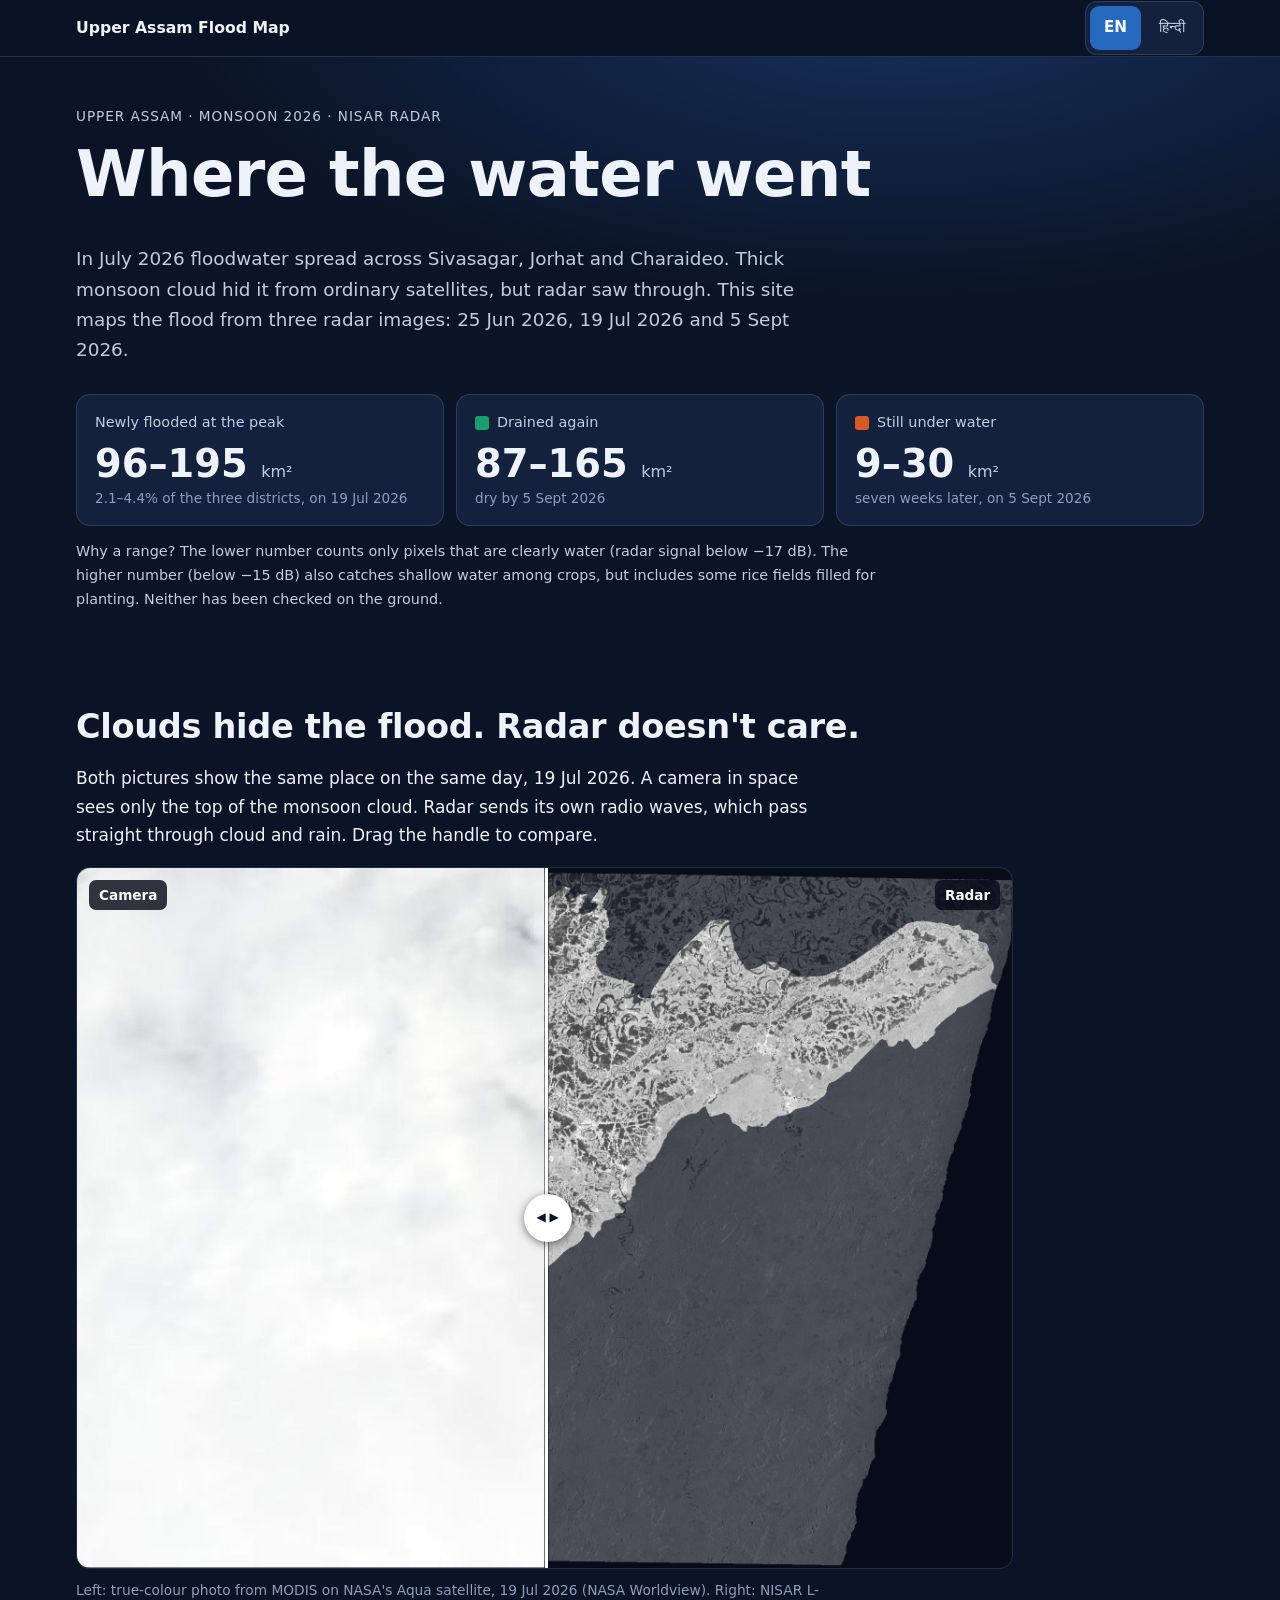
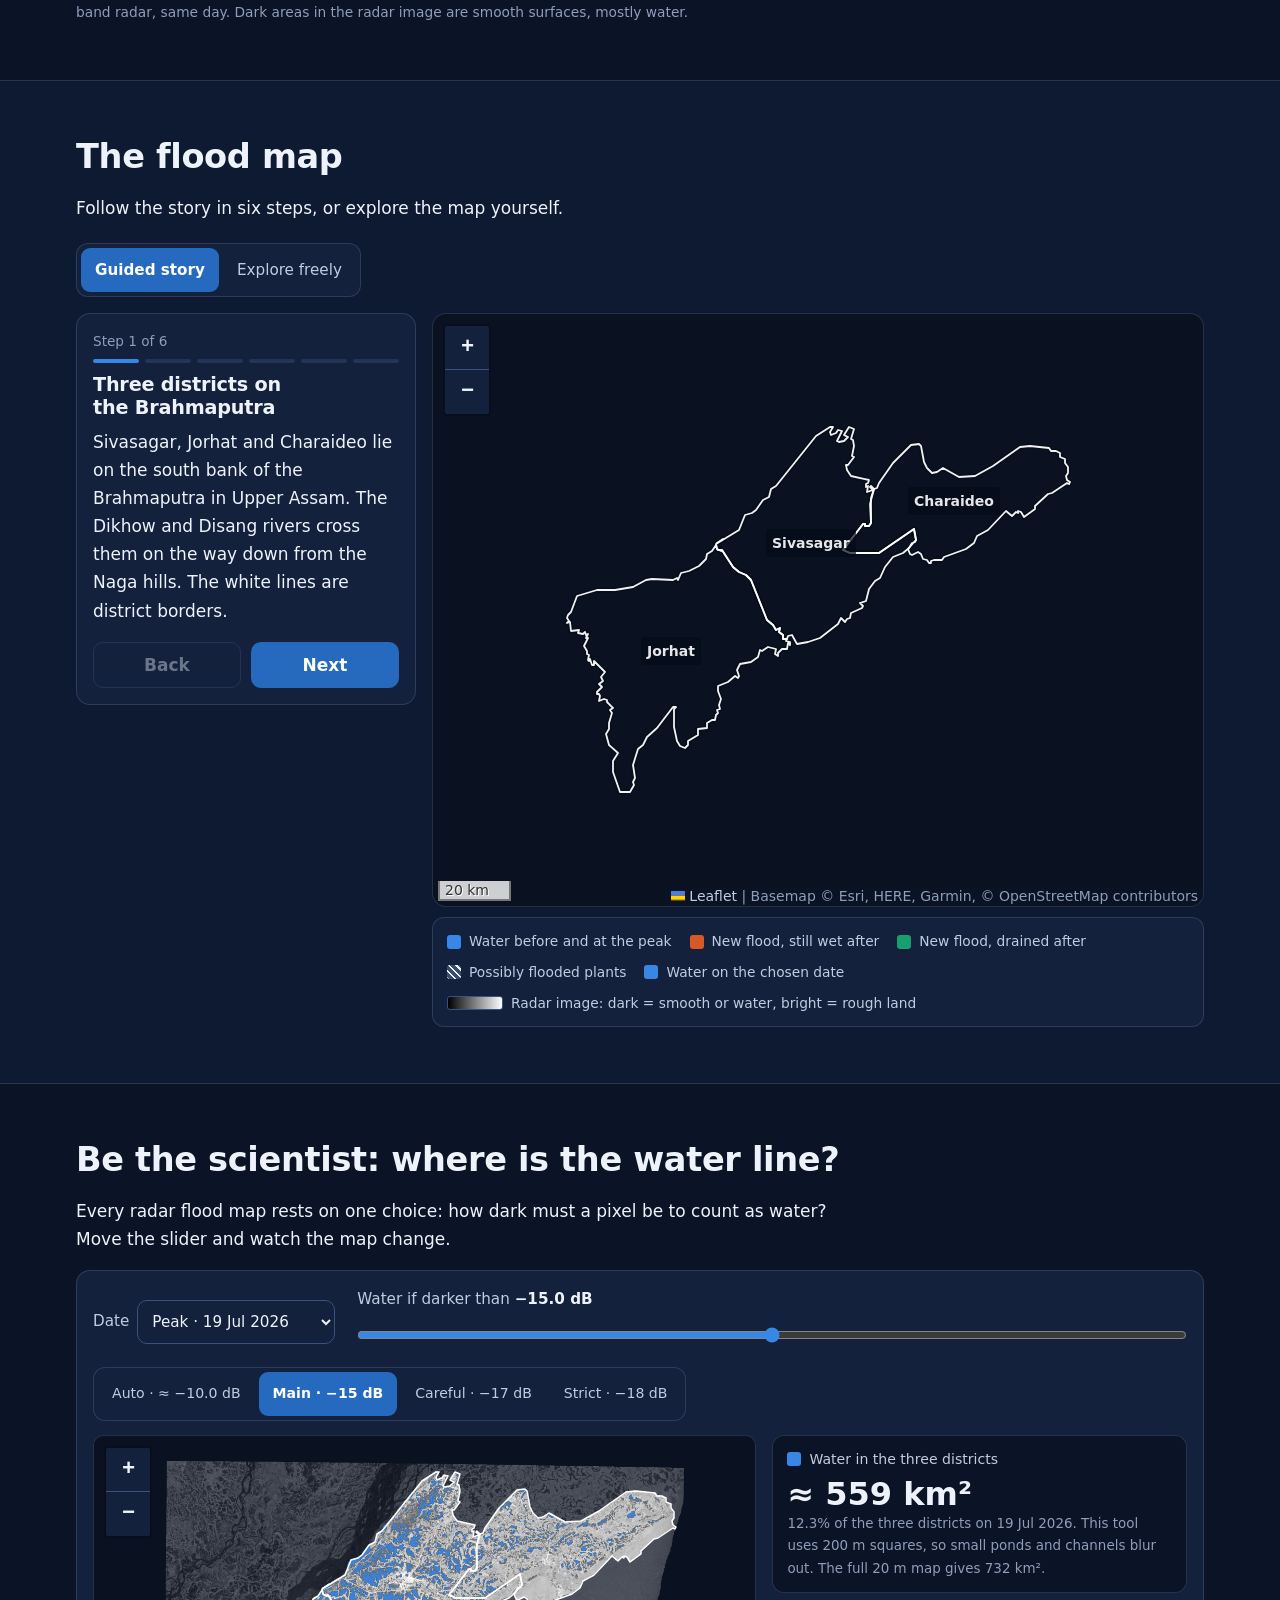
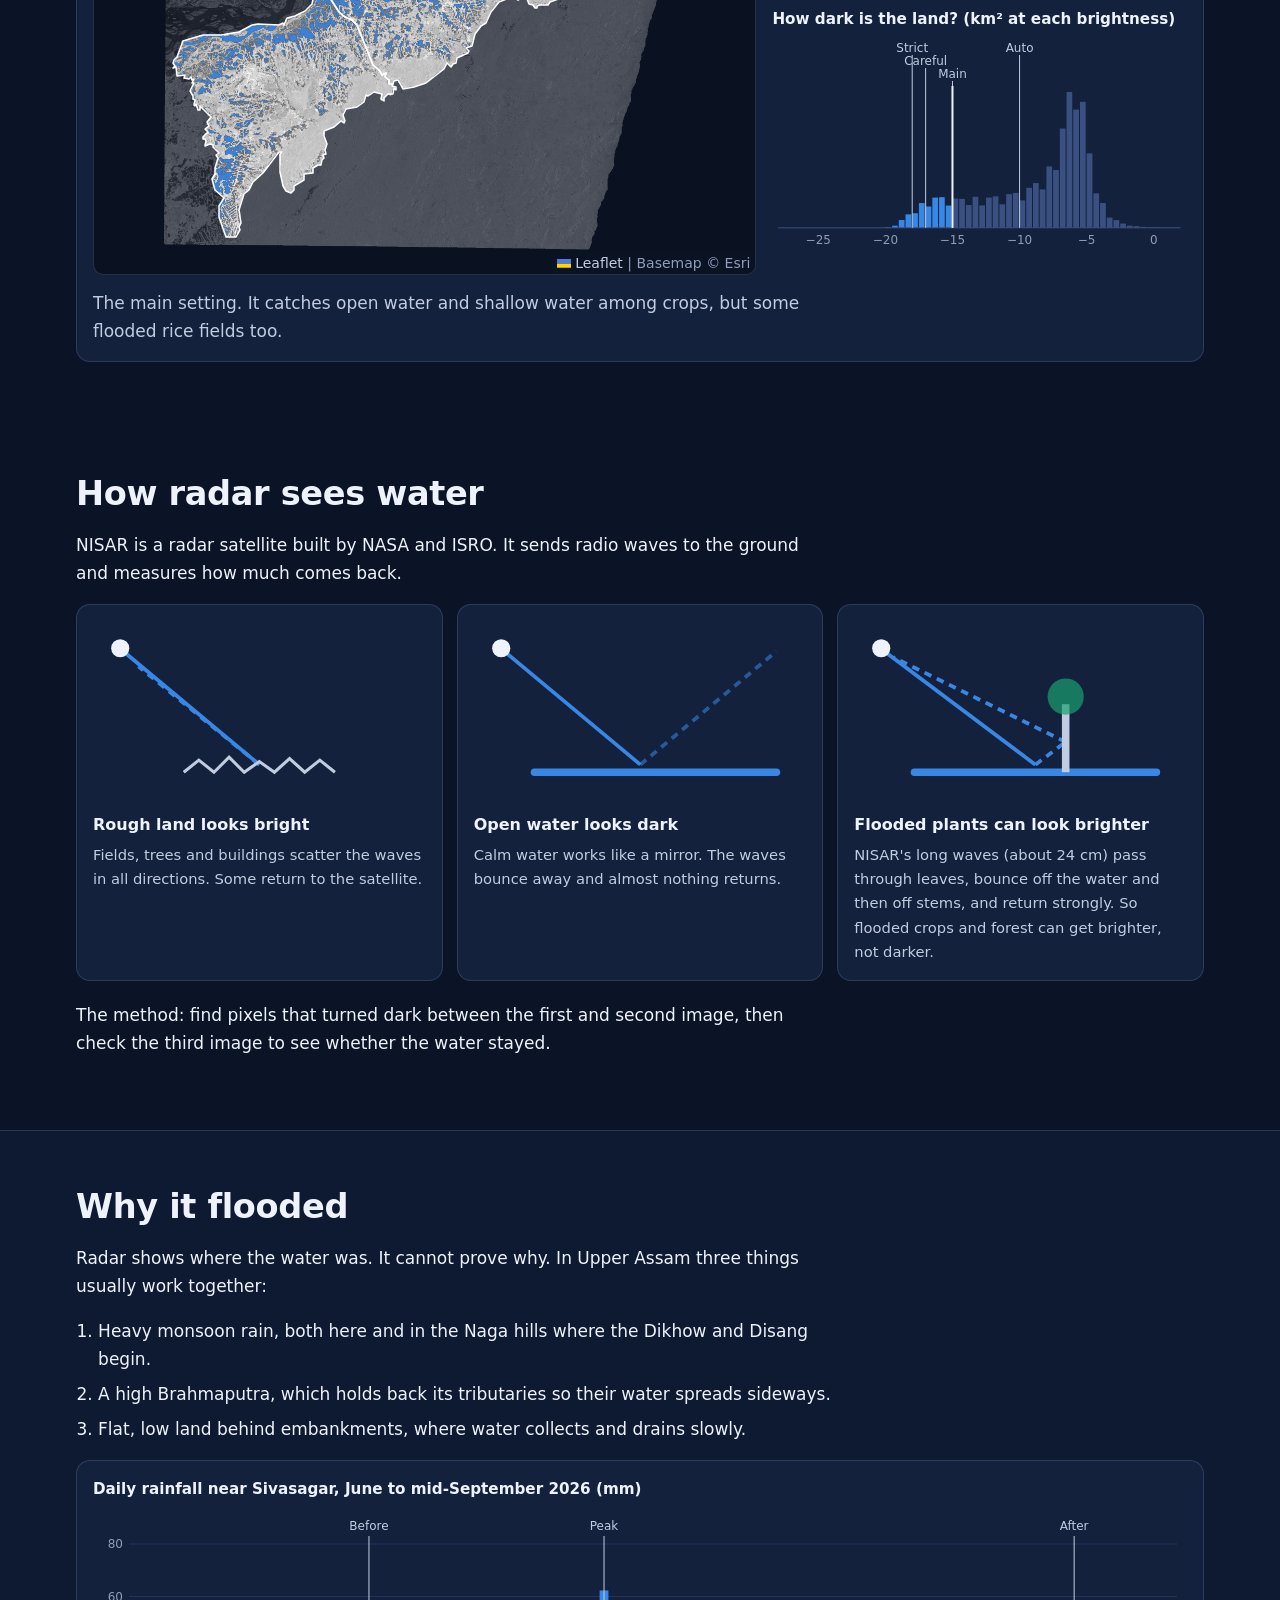
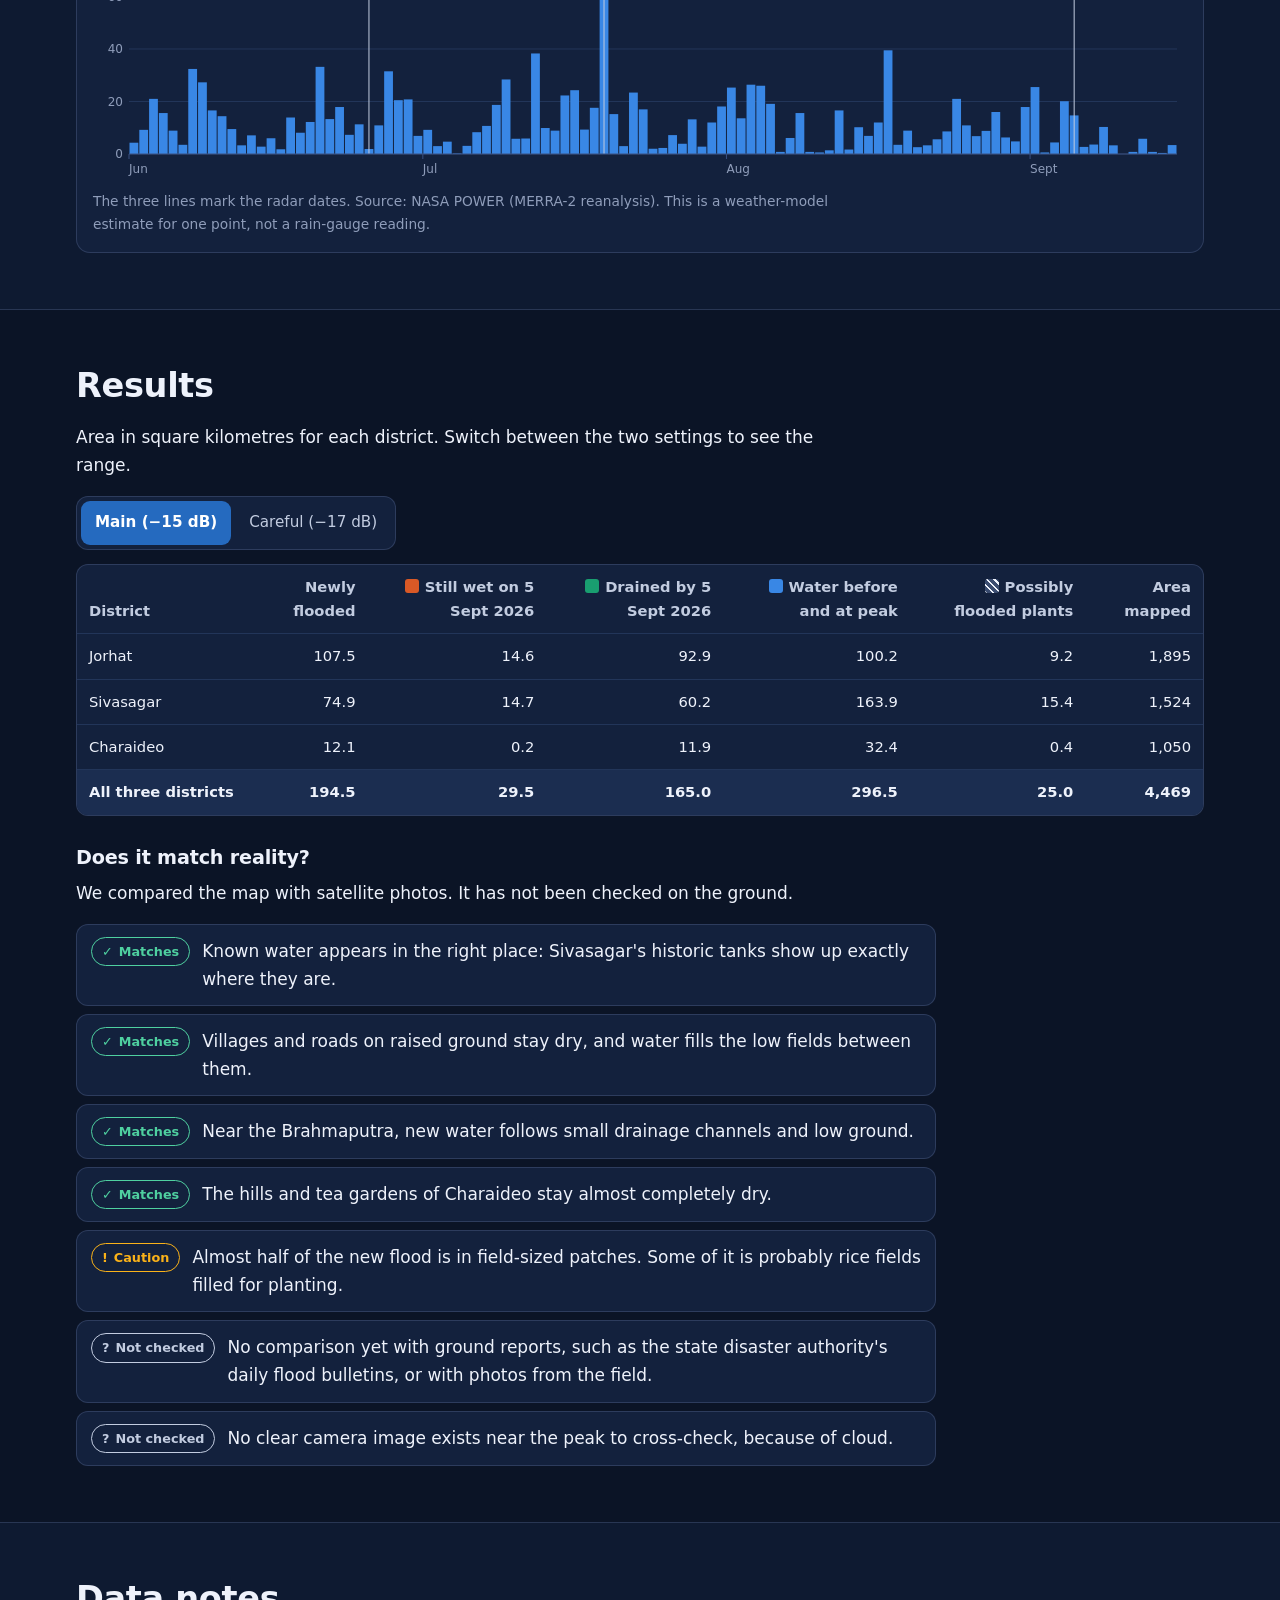
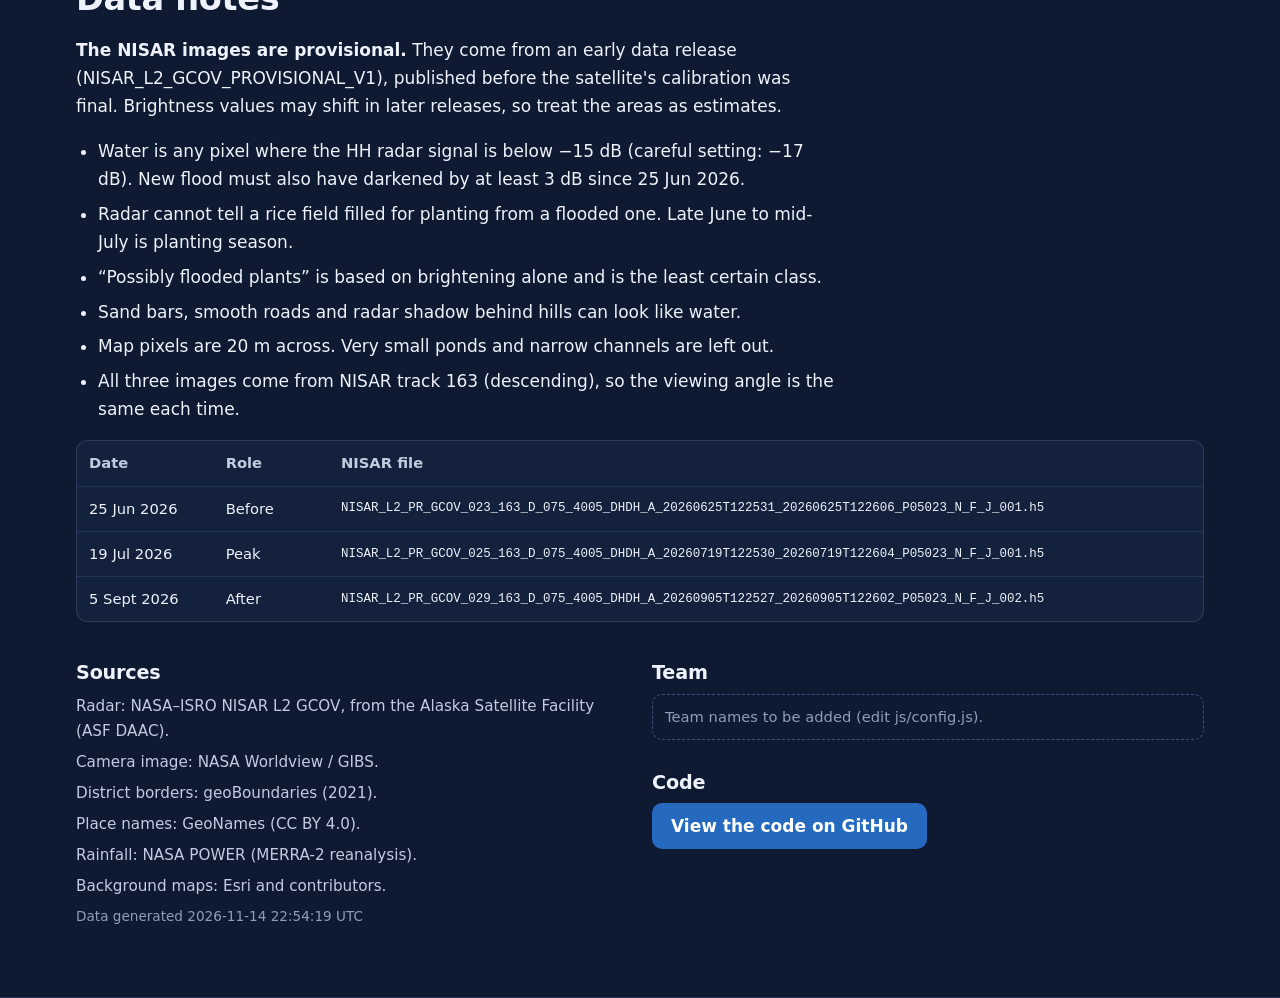
==== web/index.html @ b5c686f4 "Add Upper Assam flood map: NISAR processing scripts and bilingual website - scripts: search and down" ====
<!doctype html>
<html lang="en">
<head>
<meta charset="utf-8">
<meta name="viewport" content="width=device-width, initial-scale=1">
<title>Upper Assam Flood Map</title>
<meta name="description" content="The July 2026 flood in Sivasagar, Jorhat and Charaideo, mapped with NISAR L-band radar.">
<meta name="theme-color" content="#0b1426">
<link rel="icon" href="data:image/svg+xml,%3Csvg xmlns='http://www.w3.org/2000/svg' viewBox='0 0 32 32'%3E%3Crect width='32' height='32' rx='7' fill='%23256abf'/%3E%3Cpath d='M4 20c4-4 8 4 12 0s8 4 12 0' stroke='white' stroke-width='3' fill='none' stroke-linecap='round'/%3E%3C/svg%3E">
<link rel="stylesheet" href="vendor/leaflet/leaflet.css">
<link rel="stylesheet" href="css/style.css">
</head>
<body>

<header class="topbar">
  <div class="wrap topbar-in">
    <span class="brand" data-i18n="brand"></span>
    <div class="lang" role="group" data-i18n-aria="lang.label">
      <button class="seg" data-lang="en" aria-pressed="true">EN</button>
      <button class="seg" data-lang="hi" aria-pressed="false" lang="hi">हिन्दी</button>
    </div>
  </div>
</header>

<div id="placeholder-banner" class="banner" hidden>Placeholder data: these numbers come from synthetic test files, not from NISAR.</div>

<!-- 1. hero -->
<section class="hero" id="top">
  <div class="wrap">
    <p class="kicker" data-i18n="hero.kicker"></p>
    <h1 data-i18n="hero.title"></h1>
    <p class="lede" id="hero-lede"></p>
    <div class="stats" id="stats"></div>
    <p class="range-note" id="range-note"></p>
  </div>
</section>

<main>
  <!-- 2. clouds vs radar -->
  <section class="wrap" id="clouds">
    <h2 data-i18n="clouds.title"></h2>
    <p class="prose" id="clouds-p"></p>
    <div class="swipe" id="swipe">
      <img class="swipe-base" id="swipe-radar" alt="">
      <img class="swipe-top" id="swipe-optical" alt="">
      <span class="swipe-tag l" data-i18n="clouds.left"></span>
      <span class="swipe-tag r" data-i18n="clouds.right"></span>
      <div class="swipe-line" aria-hidden="true"><span class="swipe-knob">◀ ▶</span></div>
      <input type="range" id="swipe-range" min="0" max="100" value="50" step="0.5" data-i18n-aria="clouds.aria">
    </div>
    <p class="caption" id="clouds-caption"></p>
  </section>

  <!-- 3. the map -->
  <section class="band" id="map-section">
    <div class="wrap">
      <h2 data-i18n="map.title"></h2>
      <p class="prose" data-i18n="map.intro"></p>

      <div class="segs modes" role="group">
        <button class="seg" data-mode="story" aria-pressed="true" data-i18n="mode.story"></button>
        <button class="seg" data-mode="explore" aria-pressed="false" data-i18n="mode.explore"></button>
      </div>

      <div class="map-layout">
        <div class="side">
          <div class="panel" id="story-panel" aria-live="polite">
            <p class="step-count" id="story-count"></p>
            <div class="dots" id="story-dots" aria-hidden="true"></div>
            <h3 id="story-title"></h3>
            <p id="story-text"></p>
            <div class="row">
              <button class="btn ghost" id="story-back" data-i18n="btn.back"></button>
              <button class="btn" id="story-next"></button>
            </div>
          </div>

          <div class="panel" id="explore-panel" hidden>
            <div class="field">
              <span class="field-label" data-i18n="ex.date"></span>
              <div class="segs" id="date-tabs" role="group"></div>
            </div>
            <div class="field">
              <span class="field-label" data-i18n="ex.layers"></span>
              <div class="checks" id="layer-checks"></div>
            </div>
            <div class="field" id="search-field">
              <label class="field-label" for="search" data-i18n="search.label"></label>
              <input type="search" id="search" autocomplete="off" data-i18n-ph="search.ph">
              <div class="results" id="search-results" aria-live="polite"></div>
            </div>
            <p class="hint" data-i18n="ex.hint"></p>
          </div>
        </div>

        <div class="map-col">
          <div id="map"></div>
          <div class="legend" id="legend" data-i18n-aria="legend.title">
            <span class="lg"><span class="sw permanent"></span><span data-i18n="cls.permanent"></span></span>
            <span class="lg"><span class="sw flooded_persisting"></span><span data-i18n="cls.flooded_persisting"></span></span>
            <span class="lg"><span class="sw flooded_receded"></span><span data-i18n="cls.flooded_receded"></span></span>
            <span class="lg"><span class="sw flooded_vegetation"></span><span data-i18n="cls.flooded_vegetation"></span></span>
            <span class="lg"><span class="sw water"></span><span data-i18n="legend.water"></span></span>
            <span class="lg wide"><span class="ramp"></span><span data-i18n="legend.radar"></span></span>
          </div>
        </div>
      </div>
    </div>
  </section>

  <!-- 4. be the scientist -->
  <section class="wrap" id="scientist">
    <h2 data-i18n="sci.title"></h2>
    <p class="prose" data-i18n="sci.p"></p>
    <div class="card">
      <div class="sci-controls">
        <label class="field-inline"><span data-i18n="sci.date"></span> <select id="sci-date"></select></label>
        <label class="sci-slider"><span><span data-i18n="sci.slider"></span> <strong id="sci-val"></strong></span>
          <input type="range" id="sci-thr" min="-25" max="-5" step="0.1"></label>
      </div>
      <div class="segs presets" id="sci-presets" role="group" data-i18n-aria="sci.presets"></div>
      <div class="sci-body">
        <div id="sci-map"></div>
        <div class="sci-side">
          <div class="readout" aria-live="polite">
            <div class="label"><span class="sw water"></span><span data-i18n="sci.readout"></span></div>
            <div class="value" id="sci-area"></div>
            <div class="sub" id="sci-share"></div>
          </div>
          <figure class="plain">
            <figcaption class="chart-title" data-i18n="sci.hist"></figcaption>
            <div id="sci-hist" class="chart"></div>
          </figure>
        </div>
      </div>
      <p class="explain" id="sci-explain" aria-live="polite"></p>
    </div>
  </section>

  <!-- 5. how radar sees water -->
  <section class="wrap" id="radar">
    <h2 data-i18n="rad.title"></h2>
    <p class="prose" data-i18n="rad.p"></p>
    <div class="cards3">
      <figure class="card">
        <svg viewBox="0 0 220 120" aria-hidden="true">
          <path d="M20 20 L110 95" class="ray"/><path d="M110 95 L30 30" class="ray back"/>
          <path d="M60 100 l10 -8 l10 8 l10 -10 l10 10 l10 -7 l10 7 l10 -9 l10 9 l10 -8 l10 8" class="ground"/>
          <circle cx="18" cy="18" r="6" class="sat"/>
        </svg>
        <figcaption><strong data-i18n="rad.c1.t"></strong><span data-i18n="rad.c1.p"></span></figcaption>
      </figure>
      <figure class="card">
        <svg viewBox="0 0 220 120" aria-hidden="true">
          <path d="M20 20 L110 95" class="ray"/><path d="M110 95 L200 20" class="ray away"/>
          <path d="M40 100 H200" class="water"/>
          <circle cx="18" cy="18" r="6" class="sat"/>
        </svg>
        <figcaption><strong data-i18n="rad.c2.t"></strong><span data-i18n="rad.c2.p"></span></figcaption>
      </figure>
      <figure class="card">
        <svg viewBox="0 0 220 120" aria-hidden="true">
          <path d="M20 20 L120 95" class="ray"/><path d="M120 95 L140 80" class="ray back"/><path d="M140 80 L26 24" class="ray back"/>
          <path d="M40 100 H200" class="water"/><path d="M140 100 V55" class="trunk"/><circle cx="140" cy="50" r="12" class="crown"/>
          <circle cx="18" cy="18" r="6" class="sat"/>
        </svg>
        <figcaption><strong data-i18n="rad.c3.t"></strong><span data-i18n="rad.c3.p"></span></figcaption>
      </figure>
    </div>
    <p class="prose" data-i18n="rad.end"></p>
  </section>

  <!-- 6. why it flooded -->
  <section class="band" id="why">
    <div class="wrap">
      <h2 data-i18n="why.title"></h2>
      <p class="prose" data-i18n="why.p1"></p>
      <ol class="prose">
        <li data-i18n="why.l1"></li>
        <li data-i18n="why.l2"></li>
        <li data-i18n="why.l3"></li>
      </ol>
      <figure class="card" id="rain-card">
        <figcaption class="chart-title" data-i18n="rain.title"></figcaption>
        <div id="rain-chart" class="chart"></div>
        <p class="caption" id="rain-caption"></p>
      </figure>
    </div>
  </section>

  <!-- 7. results -->
  <section class="wrap" id="results">
    <h2 data-i18n="res.title"></h2>
    <p class="prose" data-i18n="res.p"></p>
    <div class="segs" id="res-toggle" role="group" data-i18n-aria="res.toggle"></div>
    <div class="table-wrap" id="res-table"></div>

    <h3 data-i18n="check.title"></h3>
    <p class="prose" data-i18n="check.p"></p>
    <ul class="checklist" id="checklist"></ul>
  </section>

  <!-- 8. notes, sources, team, code -->
  <section class="band" id="notes">
    <div class="wrap">
      <h2 data-i18n="notes.title"></h2>
      <p class="prose" data-i18n="notes.prov"></p>
      <ul class="prose" id="notes-list"></ul>
      <div class="table-wrap" id="scene-table"></div>

      <div class="cols">
        <div>
          <h3 data-i18n="src.title"></h3>
          <ul class="plain-list">
            <li data-i18n="src.1"></li><li data-i18n="src.2"></li><li data-i18n="src.3"></li>
            <li data-i18n="src.4"></li><li data-i18n="src.5"></li><li data-i18n="src.6"></li>
          </ul>
        </div>
        <div>
          <h3 data-i18n="team.title"></h3>
          <div id="team"></div>
          <h3 data-i18n="gh.title"></h3>
          <div id="github"></div>
        </div>
      </div>
      <p class="muted" id="generated"></p>
    </div>
  </section>
</main>

<div id="tooltip" class="tooltip" role="status" hidden></div>

<script src="vendor/leaflet/leaflet.js"></script>
<script>window.L || document.write('<script src="https://cdnjs.cloudflare.com/ajax/libs/leaflet/1.9.4/leaflet.min.js"><\/script>')</script>
<script src="data/site_data.js"></script>
<script src="data/db_grids.js"></script>
<script src="data/status_grid.js"></script>
<script src="data/optical.js"></script>
<script src="data/rainfall.js"></script>
<script src="data/places.js"></script>
<script src="js/config.js"></script>
<script src="js/i18n.js"></script>
<script src="js/app.js"></script>
</body>
</html>
---- web/vendor/leaflet/leaflet.css ----
/* required styles */

.leaflet-pane,
.leaflet-tile,
.leaflet-marker-icon,
.leaflet-marker-shadow,
.leaflet-tile-container,
.leaflet-pane > svg,
.leaflet-pane > canvas,
.leaflet-zoom-box,
.leaflet-image-layer,
.leaflet-layer {
	position: absolute;
	left: 0;
	top: 0;
	}
.leaflet-container {
	overflow: hidden;
	}
.leaflet-tile,
.leaflet-marker-icon,
.leaflet-marker-shadow {
	-webkit-user-select: none;
	   -moz-user-select: none;
	        user-select: none;
	  -webkit-user-drag: none;
	}
/* Prevents IE11 from highlighting tiles in blue */
.leaflet-tile::selection {
	background: transparent;
}
/* Safari renders non-retina tile on retina better with this, but Chrome is worse */
.leaflet-safari .leaflet-tile {
	image-rendering: -webkit-optimize-contrast;
	}
/* hack that prevents hw layers "stretching" when loading new tiles */
.leaflet-safari .leaflet-tile-container {
	width: 1600px;
	height: 1600px;
	-webkit-transform-origin: 0 0;
	}
.leaflet-marker-icon,
.leaflet-marker-shadow {
	display: block;
	}
/* .leaflet-container svg: reset svg max-width decleration shipped in Joomla! (joomla.org) 3.x */
/* .leaflet-container img: map is broken in FF if you have max-width: 100% on tiles */
.leaflet-container .leaflet-overlay-pane svg {
	max-width: none !important;
	max-height: none !important;
	}
.leaflet-container .leaflet-marker-pane img,
.leaflet-container .leaflet-shadow-pane img,
.leaflet-container .leaflet-tile-pane img,
.leaflet-container img.leaflet-image-layer,
.leaflet-container .leaflet-tile {
	max-width: none !important;
	max-height: none !important;
	width: auto;
	padding: 0;
	}

.leaflet-container img.leaflet-tile {
	/* See: https://bugs.chromium.org/p/chromium/issues/detail?id=600120 */
	mix-blend-mode: plus-lighter;
}

.leaflet-container.leaflet-touch-zoom {
	-ms-touch-action: pan-x pan-y;
	touch-action: pan-x pan-y;
	}
.leaflet-container.leaflet-touch-drag {
	-ms-touch-action: pinch-zoom;
	/* Fallback for FF which doesn't support pinch-zoom */
	touch-action: none;
	touch-action: pinch-zoom;
}
.leaflet-container.leaflet-touch-drag.leaflet-touch-zoom {
	-ms-touch-action: none;
	touch-action: none;
}
.leaflet-container {
	-webkit-tap-highlight-color: transparent;
}
.leaflet-container a {
	-webkit-tap-highlight-color: rgba(51, 181, 229, 0.4);
}
.leaflet-tile {
	filter: inherit;
	visibility: hidden;
	}
.leaflet-tile-loaded {
	visibility: inherit;
	}
.leaflet-zoom-box {
	width: 0;
	height: 0;
	-moz-box-sizing: border-box;
	     box-sizing: border-box;
	z-index: 800;
	}
/* workaround for https://bugzilla.mozilla.org/show_bug.cgi?id=888319 */
.leaflet-overlay-pane svg {
	-moz-user-select: none;
	}

.leaflet-pane         { z-index: 400; }

.leaflet-tile-pane    { z-index: 200; }
.leaflet-overlay-pane { z-index: 400; }
.leaflet-shadow-pane  { z-index: 500; }
.leaflet-marker-pane  { z-index: 600; }
.leaflet-tooltip-pane   { z-index: 650; }
.leaflet-popup-pane   { z-index: 700; }

.leaflet-map-pane canvas { z-index: 100; }
.leaflet-map-pane svg    { z-index: 200; }

.leaflet-vml-shape {
	width: 1px;
	height: 1px;
	}
.lvml {
	behavior: url(#default#VML);
	display: inline-block;
	position: absolute;
	}


/* control positioning */

.leaflet-control {
	position: relative;
	z-index: 800;
	pointer-events: visiblePainted; /* IE 9-10 doesn't have auto */
	pointer-events: auto;
	}
.leaflet-top,
.leaflet-bottom {
	position: absolute;
	z-index: 1000;
	pointer-events: none;
	}
.leaflet-top {
	top: 0;
	}
.leaflet-right {
	right: 0;
	}
.leaflet-bottom {
	bottom: 0;
	}
.leaflet-left {
	left: 0;
	}
.leaflet-control {
	float: left;
	clear: both;
	}
.leaflet-right .leaflet-control {
	float: right;
	}
.leaflet-top .leaflet-control {
	margin-top: 10px;
	}
.leaflet-bottom .leaflet-control {
	margin-bottom: 10px;
	}
.leaflet-left .leaflet-control {
	margin-left: 10px;
	}
.leaflet-right .leaflet-control {
	margin-right: 10px;
	}


/* zoom and fade animations */

.leaflet-fade-anim .leaflet-popup {
	opacity: 0;
	-webkit-transition: opacity 0.2s linear;
	   -moz-transition: opacity 0.2s linear;
	        transition: opacity 0.2s linear;
	}
.leaflet-fade-anim .leaflet-map-pane .leaflet-popup {
	opacity: 1;
	}
.leaflet-zoom-animated {
	-webkit-transform-origin: 0 0;
	    -ms-transform-origin: 0 0;
	        transform-origin: 0 0;
	}
svg.leaflet-zoom-animated {
	will-change: transform;
}

.leaflet-zoom-anim .leaflet-zoom-animated {
	-webkit-transition: -webkit-transform 0.25s cubic-bezier(0,0,0.25,1);
	   -moz-transition:    -moz-transform 0.25s cubic-bezier(0,0,0.25,1);
	        transition:         transform 0.25s cubic-bezier(0,0,0.25,1);
	}
.leaflet-zoom-anim .leaflet-tile,
.leaflet-pan-anim .leaflet-tile {
	-webkit-transition: none;
	   -moz-transition: none;
	        transition: none;
	}

.leaflet-zoom-anim .leaflet-zoom-hide {
	visibility: hidden;
	}


/* cursors */

.leaflet-interactive {
	cursor: pointer;
	}
.leaflet-grab {
	cursor: -webkit-grab;
	cursor:    -moz-grab;
	cursor:         grab;
	}
.leaflet-crosshair,
.leaflet-crosshair .leaflet-interactive {
	cursor: crosshair;
	}
.leaflet-popup-pane,
.leaflet-control {
	cursor: auto;
	}
.leaflet-dragging .leaflet-grab,
.leaflet-dragging .leaflet-grab .leaflet-interactive,
.leaflet-dragging .leaflet-marker-draggable {
	cursor: move;
	cursor: -webkit-grabbing;
	cursor:    -moz-grabbing;
	cursor:         grabbing;
	}

/* marker & overlays interactivity */
.leaflet-marker-icon,
.leaflet-marker-shadow,
.leaflet-image-layer,
.leaflet-pane > svg path,
.leaflet-tile-container {
	pointer-events: none;
	}

.leaflet-marker-icon.leaflet-interactive,
.leaflet-image-layer.leaflet-interactive,
.leaflet-pane > svg path.leaflet-interactive,
svg.leaflet-image-layer.leaflet-interactive path {
	pointer-events: visiblePainted; /* IE 9-10 doesn't have auto */
	pointer-events: auto;
	}

/* visual tweaks */

.leaflet-container {
	background: #ddd;
	outline-offset: 1px;
	}
.leaflet-container a {
	color: #0078A8;
	}
.leaflet-zoom-box {
	border: 2px dotted #38f;
	background: rgba(255,255,255,0.5);
	}


/* general typography */
.leaflet-container {
	font-family: "Helvetica Neue", Arial, Helvetica, sans-serif;
	font-size: 12px;
	font-size: 0.75rem;
	line-height: 1.5;
	}


/* general toolbar styles */

.leaflet-bar {
	box-shadow: 0 1px 5px rgba(0,0,0,0.65);
	border-radius: 4px;
	}
.leaflet-bar a {
	background-color: #fff;
	border-bottom: 1px solid #ccc;
	width: 26px;
	height: 26px;
	line-height: 26px;
	display: block;
	text-align: center;
	text-decoration: none;
	color: black;
	}
.leaflet-bar a,
.leaflet-control-layers-toggle {
	background-position: 50% 50%;
	background-repeat: no-repeat;
	display: block;
	}
.leaflet-bar a:hover,
.leaflet-bar a:focus {
	background-color: #f4f4f4;
	}
.leaflet-bar a:first-child {
	border-top-left-radius: 4px;
	border-top-right-radius: 4px;
	}
.leaflet-bar a:last-child {
	border-bottom-left-radius: 4px;
	border-bottom-right-radius: 4px;
	border-bottom: none;
	}
.leaflet-bar a.leaflet-disabled {
	cursor: default;
	background-color: #f4f4f4;
	color: #bbb;
	}

.leaflet-touch .leaflet-bar a {
	width: 30px;
	height: 30px;
	line-height: 30px;
	}
.leaflet-touch .leaflet-bar a:first-child {
	border-top-left-radius: 2px;
	border-top-right-radius: 2px;
	}
.leaflet-touch .leaflet-bar a:last-child {
	border-bottom-left-radius: 2px;
	border-bottom-right-radius: 2px;
	}

/* zoom control */

.leaflet-control-zoom-in,
.leaflet-control-zoom-out {
	font: bold 18px 'Lucida Console', Monaco, monospace;
	text-indent: 1px;
	}

.leaflet-touch .leaflet-control-zoom-in, .leaflet-touch .leaflet-control-zoom-out  {
	font-size: 22px;
	}


/* layers control */

.leaflet-control-layers {
	box-shadow: 0 1px 5px rgba(0,0,0,0.4);
	background: #fff;
	border-radius: 5px;
	}
.leaflet-control-layers-toggle {
	background-image: url(images/layers.png);
	width: 36px;
	height: 36px;
	}
.leaflet-retina .leaflet-control-layers-toggle {
	background-image: url(images/layers-2x.png);
	background-size: 26px 26px;
	}
.leaflet-touch .leaflet-control-layers-toggle {
	width: 44px;
	height: 44px;
	}
.leaflet-control-layers .leaflet-control-layers-list,
.leaflet-control-layers-expanded .leaflet-control-layers-toggle {
	display: none;
	}
.leaflet-control-layers-expanded .leaflet-control-layers-list {
	display: block;
	position: relative;
	}
.leaflet-control-layers-expanded {
	padding: 6px 10px 6px 6px;
	color: #333;
	background: #fff;
	}
.leaflet-control-layers-scrollbar {
	overflow-y: scroll;
	overflow-x: hidden;
	padding-right: 5px;
	}
.leaflet-control-layers-selector {
	margin-top: 2px;
	position: relative;
	top: 1px;
	}
.leaflet-control-layers label {
	display: block;
	font-size: 13px;
	font-size: 1.08333em;
	}
.leaflet-control-layers-separator {
	height: 0;
	border-top: 1px solid #ddd;
	margin: 5px -10px 5px -6px;
	}

/* Default icon URLs */
.leaflet-default-icon-path { /* used only in path-guessing heuristic, see L.Icon.Default */
	background-image: url(images/marker-icon.png);
	}


/* attribution and scale controls */

.leaflet-container .leaflet-control-attribution {
	background: #fff;
	background: rgba(255, 255, 255, 0.8);
	margin: 0;
	}
.leaflet-control-attribution,
.leaflet-control-scale-line {
	padding: 0 5px;
	color: #333;
	line-height: 1.4;
	}
.leaflet-control-attribution a {
	text-decoration: none;
	}
.leaflet-control-attribution a:hover,
.leaflet-control-attribution a:focus {
	text-decoration: underline;
	}
.leaflet-attribution-flag {
	display: inline !important;
	vertical-align: baseline !important;
	width: 1em;
	height: 0.6669em;
	}
.leaflet-left .leaflet-control-scale {
	margin-left: 5px;
	}
.leaflet-bottom .leaflet-control-scale {
	margin-bottom: 5px;
	}
.leaflet-control-scale-line {
	border: 2px solid #777;
	border-top: none;
	line-height: 1.1;
	padding: 2px 5px 1px;
	white-space: nowrap;
	-moz-box-sizing: border-box;
	     box-sizing: border-box;
	background: rgba(255, 255, 255, 0.8);
	text-shadow: 1px 1px #fff;
	}
.leaflet-control-scale-line:not(:first-child) {
	border-top: 2px solid #777;
	border-bottom: none;
	margin-top: -2px;
	}
.leaflet-control-scale-line:not(:first-child):not(:last-child) {
	border-bottom: 2px solid #777;
	}

.leaflet-touch .leaflet-control-attribution,
.leaflet-touch .leaflet-control-layers,
.leaflet-touch .leaflet-bar {
	box-shadow: none;
	}
.leaflet-touch .leaflet-control-layers,
.leaflet-touch .leaflet-bar {
	border: 2px solid rgba(0,0,0,0.2);
	background-clip: padding-box;
	}


/* popup */

.leaflet-popup {
	position: absolute;
	text-align: center;
	margin-bottom: 20px;
	}
.leaflet-popup-content-wrapper {
	padding: 1px;
	text-align: left;
	border-radius: 12px;
	}
.leaflet-popup-content {
	margin: 13px 24px 13px 20px;
	line-height: 1.3;
	font-size: 13px;
	font-size: 1.08333em;
	min-height: 1px;
	}
.leaflet-popup-content p {
	margin: 17px 0;
	margin: 1.3em 0;
	}
.leaflet-popup-tip-container {
	width: 40px;
	height: 20px;
	position: absolute;
	left: 50%;
	margin-top: -1px;
	margin-left: -20px;
	overflow: hidden;
	pointer-events: none;
	}
.leaflet-popup-tip {
	width: 17px;
	height: 17px;
	padding: 1px;

	margin: -10px auto 0;
	pointer-events: auto;

	-webkit-transform: rotate(45deg);
	   -moz-transform: rotate(45deg);
	    -ms-transform: rotate(45deg);
	        transform: rotate(45deg);
	}
.leaflet-popup-content-wrapper,
.leaflet-popup-tip {
	background: white;
	color: #333;
	box-shadow: 0 3px 14px rgba(0,0,0,0.4);
	}
.leaflet-container a.leaflet-popup-close-button {
	position: absolute;
	top: 0;
	right: 0;
	border: none;
	text-align: center;
	width: 24px;
	height: 24px;
	font: 16px/24px Tahoma, Verdana, sans-serif;
	color: #757575;
	text-decoration: none;
	background: transparent;
	}
.leaflet-container a.leaflet-popup-close-button:hover,
.leaflet-container a.leaflet-popup-close-button:focus {
	color: #585858;
	}
.leaflet-popup-scrolled {
	overflow: auto;
	}

.leaflet-oldie .leaflet-popup-content-wrapper {
	-ms-zoom: 1;
	}
.leaflet-oldie .leaflet-popup-tip {
	width: 24px;
	margin: 0 auto;

	-ms-filter: "progid:DXImageTransform.Microsoft.Matrix(M11=0.70710678, M12=0.70710678, M21=-0.70710678, M22=0.70710678)";
	filter: progid:DXImageTransform.Microsoft.Matrix(M11=0.70710678, M12=0.70710678, M21=-0.70710678, M22=0.70710678);
	}

.leaflet-oldie .leaflet-control-zoom,
.leaflet-oldie .leaflet-control-layers,
.leaflet-oldie .leaflet-popup-content-wrapper,
.leaflet-oldie .leaflet-popup-tip {
	border: 1px solid #999;
	}


/* div icon */

.leaflet-div-icon {
	background: #fff;
	border: 1px solid #666;
	}


/* Tooltip */
/* Base styles for the element that has a tooltip */
.leaflet-tooltip {
	position: absolute;
	padding: 6px;
	background-color: #fff;
	border: 1px solid #fff;
	border-radius: 3px;
	color: #222;
	white-space: nowrap;
	-webkit-user-select: none;
	-moz-user-select: none;
	-ms-user-select: none;
	user-select: none;
	pointer-events: none;
	box-shadow: 0 1px 3px rgba(0,0,0,0.4);
	}
.leaflet-tooltip.leaflet-interactive {
	cursor: pointer;
	pointer-events: auto;
	}
.leaflet-tooltip-top:before,
.leaflet-tooltip-bottom:before,
.leaflet-tooltip-left:before,
.leaflet-tooltip-right:before {
	position: absolute;
	pointer-events: none;
	border: 6px solid transparent;
	background: transparent;
	content: "";
	}

/* Directions */

.leaflet-tooltip-bottom {
	margin-top: 6px;
}
.leaflet-tooltip-top {
	margin-top: -6px;
}
.leaflet-tooltip-bottom:before,
.leaflet-tooltip-top:before {
	left: 50%;
	margin-left: -6px;
	}
.leaflet-tooltip-top:before {
	bottom: 0;
	margin-bottom: -12px;
	border-top-color: #fff;
	}
.leaflet-tooltip-bottom:before {
	top: 0;
	margin-top: -12px;
	margin-left: -6px;
	border-bottom-color: #fff;
	}
.leaflet-tooltip-left {
	margin-left: -6px;
}
.leaflet-tooltip-right {
	margin-left: 6px;
}
.leaflet-tooltip-left:before,
.leaflet-tooltip-right:before {
	top: 50%;
	margin-top: -6px;
	}
.leaflet-tooltip-left:before {
	right: 0;
	margin-right: -12px;
	border-left-color: #fff;
	}
.leaflet-tooltip-right:before {
	left: 0;
	margin-left: -12px;
	border-right-color: #fff;
	}

/* Printing */

@media print {
	/* Prevent printers from removing background-images of controls. */
	.leaflet-control {
		-webkit-print-color-adjust: exact;
		print-color-adjust: exact;
		}
	}
---- web/css/style.css ----
/* Dark navy theme. Class colours are the validated dark-surface steps of the chart palette. */
:root {
  color-scheme: dark;
  --page: #0b1426;
  --band: #0e1a31;
  --surface: #13213d;
  --surface-2: #1b2d50;
  --ink: #eef2fb;
  --ink-2: #c2cce0;
  --muted: #8f9dba;
  --grid: #223559;
  --axis: #3a5080;
  --border: rgba(160, 185, 235, 0.18);
  --accent: #3987e5;
  --btn: #256abf;
  --btn-hover: #2f7ad6;
  --c-permanent: #3987e5;
  --c-persisting: #d95926;
  --c-receded: #199e70;
  --hatch-ink: #eef2fb;
  --hatch-bg: #3a4c70;
  --ok: #199e70;
  --warn: #fab219;
  --no: #8f9dba;
  --font: system-ui, -apple-system, "Segoe UI", "Nirmala UI", "Noto Sans Devanagari", sans-serif;
  --tap: 44px;
}

* { box-sizing: border-box; }
[hidden] { display: none !important; }
html { -webkit-text-size-adjust: 100%; scroll-behavior: smooth; }
@media (prefers-reduced-motion: reduce) { html { scroll-behavior: auto; } }
body { margin: 0; background: var(--page); color: var(--ink); font: 17px/1.65 var(--font); }
:lang(hi) body, html[lang="hi"] body { line-height: 1.8; }
.wrap { max-width: 1160px; margin: 0 auto; padding: 0 16px; }
.prose { max-width: 760px; }
h1, h2, h3 { line-height: 1.2; letter-spacing: -0.01em; margin: 0 0 0.5em; text-wrap: balance; }
h1 { font-size: clamp(2.2rem, 7vw, 4rem); }
h2 { font-size: clamp(1.45rem, 3.6vw, 2.1rem); }
h3 { font-size: 1.2rem; margin-top: 1.6em; }
p { margin: 0 0 1em; }
a { color: #8fc0ff; }
code { font-size: 0.88em; background: var(--surface-2); padding: 0.1em 0.35em; border-radius: 4px; overflow-wrap: anywhere; }
section { padding: 56px 0; }
section.wrap { padding: 56px 16px; }
.band { background: var(--band); border-top: 1px solid var(--border); border-bottom: 1px solid var(--border); }
.muted { color: var(--muted); font-size: 0.85rem; }
.caption { color: var(--muted); font-size: 0.86rem; margin: 10px 0 0; max-width: 760px; }
ol.prose, ul.prose { padding-left: 1.3em; }
ol.prose li, ul.prose li { margin-bottom: 0.4em; }
:focus-visible { outline: 3px solid #9cc7ff; outline-offset: 2px; }

/* top bar */
.topbar { position: sticky; top: 0; z-index: 1500; background: rgba(11, 20, 38, 0.92); backdrop-filter: blur(6px); border-bottom: 1px solid var(--border); }
.topbar-in { display: flex; align-items: center; justify-content: space-between; gap: 12px; min-height: 56px; }
.brand { font-weight: 600; font-size: 0.98rem; }
.banner { background: #4a3a10; color: #ffe7a3; padding: 10px 16px; text-align: center; font-size: 0.92rem; }

/* buttons: every control is at least 44px tall */
.btn, .seg, select, input[type="search"] { font: inherit; min-height: var(--tap); }
.btn {
  border: 1px solid transparent; background: var(--btn); color: #fff; padding: 8px 18px;
  border-radius: 10px; cursor: pointer; font-weight: 600; min-width: var(--tap);
}
.btn:hover { background: var(--btn-hover); }
.btn.ghost { background: transparent; color: var(--ink); border-color: var(--axis); }
.btn.ghost:hover { background: var(--surface-2); }
.btn:disabled { opacity: 0.4; cursor: default; }
.segs, .lang { display: inline-flex; flex-wrap: wrap; gap: 4px; background: var(--surface); border: 1px solid var(--border); border-radius: 12px; padding: 4px; }
.seg {
  border: 0; background: transparent; color: var(--ink-2); padding: 6px 14px; border-radius: 9px;
  cursor: pointer; min-width: var(--tap); font-size: 0.95rem;
}
.seg:hover { background: var(--surface-2); }
.seg[aria-pressed="true"] { background: var(--btn); color: #fff; font-weight: 600; }
select, input[type="search"] {
  background: var(--surface); color: var(--ink); border: 1px solid var(--axis); border-radius: 10px; padding: 6px 10px;
}
input[type="search"] { width: 100%; }
input[type="search"]::placeholder { color: var(--muted); }
input[type="range"] { accent-color: var(--accent); height: var(--tap); margin: 0; cursor: pointer; }

/* hero */
.hero { padding: 48px 0 40px; background: radial-gradient(1200px 500px at 70% -10%, #16305c 0%, transparent 60%), var(--page); }
.kicker { color: var(--ink-2); font-size: 0.85rem; text-transform: uppercase; letter-spacing: 0.07em; margin-bottom: 0.6em; }
.lede { font-size: 1.15rem; color: var(--ink-2); max-width: 760px; }
.stats { display: grid; grid-template-columns: repeat(3, minmax(0, 1fr)); gap: 12px; margin-top: 28px; }
.stat { background: var(--surface); border: 1px solid var(--border); border-radius: 14px; padding: 16px 18px; }
.stat .label { color: var(--ink-2); font-size: 0.9rem; display: flex; align-items: center; gap: 8px; }
.stat .value { font-size: clamp(1.7rem, 4.5vw, 2.4rem); font-weight: 600; line-height: 1.2; margin-top: 6px; }
.stat .unit { font-size: 1rem; font-weight: 400; color: var(--ink-2); }
.stat .sub { color: var(--muted); font-size: 0.85rem; }
.range-note { color: var(--ink-2); font-size: 0.9rem; margin: 14px 0 0; max-width: 820px; }

/* swatches */
.sw { display: inline-block; width: 14px; height: 14px; border-radius: 3px; flex: none; }
.sw.permanent, .sw.water { background: var(--c-permanent); }
.sw.flooded_persisting { background: var(--c-persisting); }
.sw.flooded_receded { background: var(--c-receded); }
.sw.flooded_vegetation { background: repeating-linear-gradient(45deg, var(--hatch-ink) 0 2px, var(--hatch-bg) 2px 5px); }
.ramp { display: inline-block; width: 56px; height: 14px; border-radius: 3px; flex: none; background: linear-gradient(90deg, #000, #fff); border: 1px solid var(--axis); }

/* clouds vs radar swipe */
.swipe { position: relative; margin-top: 18px; border-radius: 14px; overflow: hidden; border: 1px solid var(--border); background: #060c18; aspect-ratio: 4 / 3; max-height: 78vh; --pos: 50%; }
.swipe img { position: absolute; inset: 0; width: 100%; height: 100%; object-fit: fill; display: block; }
.swipe-top { clip-path: inset(0 calc(100% - var(--pos)) 0 0); }
.swipe-tag { position: absolute; top: 12px; padding: 4px 10px; border-radius: 7px; background: rgba(6, 12, 24, 0.82); color: #fff; font-size: 0.85rem; font-weight: 600; pointer-events: none; z-index: 2; }
.swipe-tag.l { left: 12px; } .swipe-tag.r { right: 12px; }
.swipe-line { position: absolute; top: 0; bottom: 0; left: var(--pos); width: 0; border-left: 3px solid #fff; box-shadow: 0 0 0 1px rgba(0,0,0,.4); pointer-events: none; z-index: 2; }
.swipe-knob { position: absolute; top: 50%; left: -24px; width: 48px; height: 48px; margin-top: -24px; border-radius: 50%; background: #fff; color: #0b1426; display: grid; place-items: center; font-size: 12px; box-shadow: 0 2px 8px rgba(0,0,0,.5); white-space: nowrap; }
.swipe input[type="range"] { position: absolute; inset: 0; width: 100%; height: 100%; opacity: 0; cursor: ew-resize; touch-action: pan-y; z-index: 3; }
.swipe:focus-within .swipe-knob { outline: 3px solid #9cc7ff; outline-offset: 2px; }
.swipe-missing { position: absolute; inset: 0; right: calc(100% - var(--pos)); display: grid; place-items: center; padding: 16px; text-align: center; color: var(--ink-2); background: repeating-linear-gradient(45deg, #13213d 0 12px, #182a4c 12px 24px); font-size: 0.9rem; }

/* map section */
.modes { margin: 4px 0 16px; }
.map-layout { display: grid; grid-template-columns: minmax(280px, 340px) minmax(0, 1fr); gap: 16px; align-items: start; }
.panel { background: var(--surface); border: 1px solid var(--border); border-radius: 14px; padding: 16px; }
.panel h3 { margin-top: 0.2em; }
.step-count { color: var(--muted); font-size: 0.85rem; margin: 0 0 6px; }
.dots { display: flex; gap: 6px; margin-bottom: 10px; }
.dots span { flex: 1; height: 4px; border-radius: 2px; background: var(--grid); }
.dots span.on { background: var(--accent); }
.row { display: flex; gap: 10px; flex-wrap: wrap; }
.row .btn { flex: 1 1 110px; }
.field { margin-bottom: 14px; }
.field-label { display: block; color: var(--ink-2); font-size: 0.85rem; margin-bottom: 6px; }
#date-tabs { display: flex; flex-wrap: nowrap; }
#date-tabs .seg { flex: 1; padding: 6px 4px; line-height: 1.25; }
#date-tabs .seg small { display: block; font-size: 0.78rem; font-weight: 400; opacity: 0.85; }
.checks { display: grid; gap: 2px; }
.check { display: flex; align-items: center; gap: 10px; min-height: var(--tap); padding: 0 6px; border-radius: 8px; cursor: pointer; }
.check:hover { background: var(--surface-2); }
.check input { width: 20px; height: 20px; accent-color: var(--accent); flex: none; }
.results { display: grid; gap: 4px; margin-top: 6px; }
.results .btn { text-align: left; font-weight: 400; }
.results p { color: var(--muted); font-size: 0.88rem; margin: 6px 0 0; }
.hint { color: var(--muted); font-size: 0.88rem; margin: 0; }
#map { height: 66vh; min-height: 400px; max-height: 720px; border-radius: 14px; border: 1px solid var(--border); background: #0a1222; }
.legend { display: flex; flex-wrap: wrap; gap: 8px 18px; margin-top: 10px; padding: 12px 14px; background: var(--surface); border: 1px solid var(--border); border-radius: 12px; font-size: 0.86rem; color: var(--ink-2); }
.lg { display: inline-flex; align-items: center; gap: 8px; }

/* leaflet on dark, with 44px controls */
.leaflet-container { font: 14px var(--font); background: #0a1222; }
.leaflet-touch .leaflet-bar a, .leaflet-bar a { width: var(--tap); height: var(--tap); line-height: var(--tap); font-size: 22px; background: var(--surface); color: var(--ink); border-bottom-color: var(--axis); }
.leaflet-bar a:hover { background: var(--surface-2); color: #fff; }
.leaflet-bar a.leaflet-disabled { background: var(--surface); color: var(--muted); }
.leaflet-control-attribution { background: rgba(11, 20, 38, 0.8) !important; color: var(--muted); }
.leaflet-control-attribution a { color: var(--ink-2); }
.leaflet-popup-content-wrapper, .leaflet-popup-tip { background: var(--surface); color: var(--ink); box-shadow: 0 3px 14px rgba(0,0,0,.6); }
.leaflet-popup-content { margin: 14px 16px; font-size: 0.9rem; line-height: 1.5; min-width: 220px; }
.leaflet-container a.leaflet-popup-close-button { width: var(--tap); height: var(--tap); font-size: 24px; line-height: var(--tap); color: var(--ink-2); }
.leaflet-tooltip.district-label { background: rgba(6, 12, 24, 0.8); color: #fff; border: 0; box-shadow: none; font-weight: 600; }
.leaflet-tooltip.district-label::before { display: none; }
.pop h4 { margin: 0 24px 8px 0; font-size: 0.95rem; }
.pop table { width: 100%; border-collapse: collapse; margin-bottom: 8px; }
.pop td { padding: 4px 6px 4px 0; border-bottom: 1px solid var(--grid); text-align: left; white-space: nowrap; }
.pop td.num { text-align: right; color: var(--muted); }
.pop .st { display: inline-flex; align-items: center; gap: 6px; }
.pop .dot { width: 10px; height: 10px; border-radius: 50%; border: 1px solid var(--ink-2); }
.pop .dot.w { background: var(--c-permanent); border-color: var(--c-permanent); }
.pop p { margin: 0 0 4px; }
.pop .sub { color: var(--muted); font-size: 0.84rem; }

/* cards, scientist */
.card { background: var(--surface); border: 1px solid var(--border); border-radius: 14px; padding: 16px; margin: 16px 0 0; }
figure.plain { margin: 0; }
.chart-title { font-weight: 600; font-size: 0.95rem; margin-bottom: 8px; }
.sci-controls { display: flex; flex-wrap: wrap; gap: 10px 22px; align-items: center; color: var(--ink-2); font-size: 0.95rem; }
.field-inline { display: inline-flex; align-items: center; gap: 8px; }
.sci-slider { display: flex; flex-direction: column; flex: 1 1 280px; }
.sci-slider strong { color: var(--ink); font-variant-numeric: tabular-nums; }
.presets { margin: 10px 0 14px; }
.presets .seg { font-size: 0.88rem; }
.sci-body { display: grid; grid-template-columns: minmax(0, 1.6fr) minmax(0, 1fr); gap: 16px; }
#sci-map { height: 440px; border-radius: 10px; border: 1px solid var(--border); }
.sci-side { display: flex; flex-direction: column; gap: 14px; min-width: 0; }
.readout { background: var(--page); border: 1px solid var(--border); border-radius: 12px; padding: 12px 14px; }
.readout .label { color: var(--ink-2); font-size: 0.88rem; display: flex; gap: 8px; align-items: center; }
.readout .value { font-size: 2rem; font-weight: 600; line-height: 1.2; margin-top: 4px; font-variant-numeric: tabular-nums; }
.readout .sub { color: var(--muted); font-size: 0.84rem; }
.explain { color: var(--ink-2); margin: 14px 0 0; max-width: 760px; }

/* charts */
.chart svg { display: block; width: 100%; height: auto; overflow: visible; }
.chart text { font: 12px var(--font); fill: var(--muted); }
.chart .lab { fill: var(--ink-2); }
.chart .grid { stroke: var(--grid); stroke-width: 1; }
.chart .base { stroke: var(--axis); stroke-width: 1; }
.chart .bar { fill: var(--axis); }
.chart .bar.wet, .chart .bar.rain { fill: var(--c-permanent); }
.chart .thr { stroke: var(--ink); stroke-width: 2; }
.chart .mark { stroke: var(--ink-2); stroke-width: 1; }
.chart .hit { fill: transparent; }
.slot { border: 2px dashed var(--axis); border-radius: 12px; padding: 32px 16px; text-align: center; color: var(--muted); }

/* radar explainer */
.cards3 { display: grid; grid-template-columns: repeat(3, minmax(0, 1fr)); gap: 14px; margin: 8px 0 20px; }
.cards3 .card { margin: 0; }
.cards3 svg { width: 100%; height: auto; display: block; }
.cards3 figcaption { font-size: 0.92rem; color: var(--ink-2); margin-top: 10px; }
.cards3 figcaption strong { display: block; color: var(--ink); margin-bottom: 4px; font-size: 1rem; }
.ray { stroke: var(--accent); stroke-width: 2.5; fill: none; }
.ray.back { stroke-dasharray: 5 4; }
.ray.away { stroke-dasharray: 5 4; opacity: .55; }
.ground { stroke: var(--ink-2); stroke-width: 2; fill: none; }
.water { stroke: var(--c-permanent); stroke-width: 5; stroke-linecap: round; }
.trunk { stroke: var(--ink-2); stroke-width: 5; }
.crown { fill: var(--c-receded); opacity: .7; }
.sat { fill: var(--ink); }

/* tables, checklist */
.table-wrap { overflow-x: auto; margin-top: 14px; border: 1px solid var(--border); border-radius: 12px; background: var(--surface); }
table.data { border-collapse: collapse; width: 100%; font-size: 0.92rem; }
table.data th, table.data td { padding: 10px 12px; border-bottom: 1px solid var(--grid); text-align: right; font-variant-numeric: tabular-nums; }
table.data th { color: var(--ink-2); font-weight: 600; vertical-align: bottom; min-width: 96px; }
table.data th:first-child, table.data td:first-child { text-align: left; white-space: nowrap; }
table.data tr:last-child td { border-bottom: 0; }
table.data tr.total td { font-weight: 600; background: var(--surface-2); }
table.data th .sw { margin-right: 6px; vertical-align: -1px; }
table.data td.left { text-align: left; }
table.data td.mono { font-family: ui-monospace, Consolas, monospace; font-size: 0.78rem; text-align: left; overflow-wrap: anywhere; min-width: 260px; }
.checklist { list-style: none; padding: 0; margin: 12px 0 0; display: grid; gap: 8px; max-width: 860px; }
.checklist li { display: grid; grid-template-columns: auto 1fr; gap: 12px; align-items: start; background: var(--surface); border: 1px solid var(--border); border-radius: 12px; padding: 12px 14px; }
.badge { display: inline-flex; align-items: center; gap: 6px; font-size: 0.8rem; font-weight: 600; padding: 3px 10px; border-radius: 999px; border: 1px solid currentColor; white-space: nowrap; }
.badge.ok { color: #4fd0a0; } .badge.warn { color: var(--warn); } .badge.no { color: var(--ink-2); }

/* notes */
.cols { display: grid; grid-template-columns: repeat(2, minmax(0, 1fr)); gap: 24px; margin-top: 8px; }
.plain-list { list-style: none; padding: 0; margin: 0; color: var(--ink-2); font-size: 0.95rem; }
.plain-list li { margin-bottom: 6px; }
.todo { color: var(--muted); border: 1px dashed var(--axis); border-radius: 10px; padding: 10px 12px; font-size: 0.92rem; }
#github .btn { display: inline-flex; align-items: center; text-decoration: none; }

.tooltip { position: fixed; z-index: 2000; pointer-events: none; background: var(--surface-2); color: var(--ink); border: 1px solid var(--border); box-shadow: 0 2px 10px rgba(0,0,0,.5); border-radius: 8px; padding: 7px 10px; font-size: 0.86rem; line-height: 1.4; max-width: 260px; }

@media (max-width: 860px) {
  body { font-size: 16px; }
  section { padding: 40px 0; }
  .stats { grid-template-columns: 1fr; }
  .map-layout { grid-template-columns: 1fr; }
  #map { height: 58vh; min-height: 340px; }
  .sci-body { grid-template-columns: 1fr; }
  #sci-map { height: 320px; }
  .cards3 { grid-template-columns: 1fr; }
  .cols { grid-template-columns: 1fr; }
  .modes { display: flex; }
  .modes .seg { flex: 1; }
}
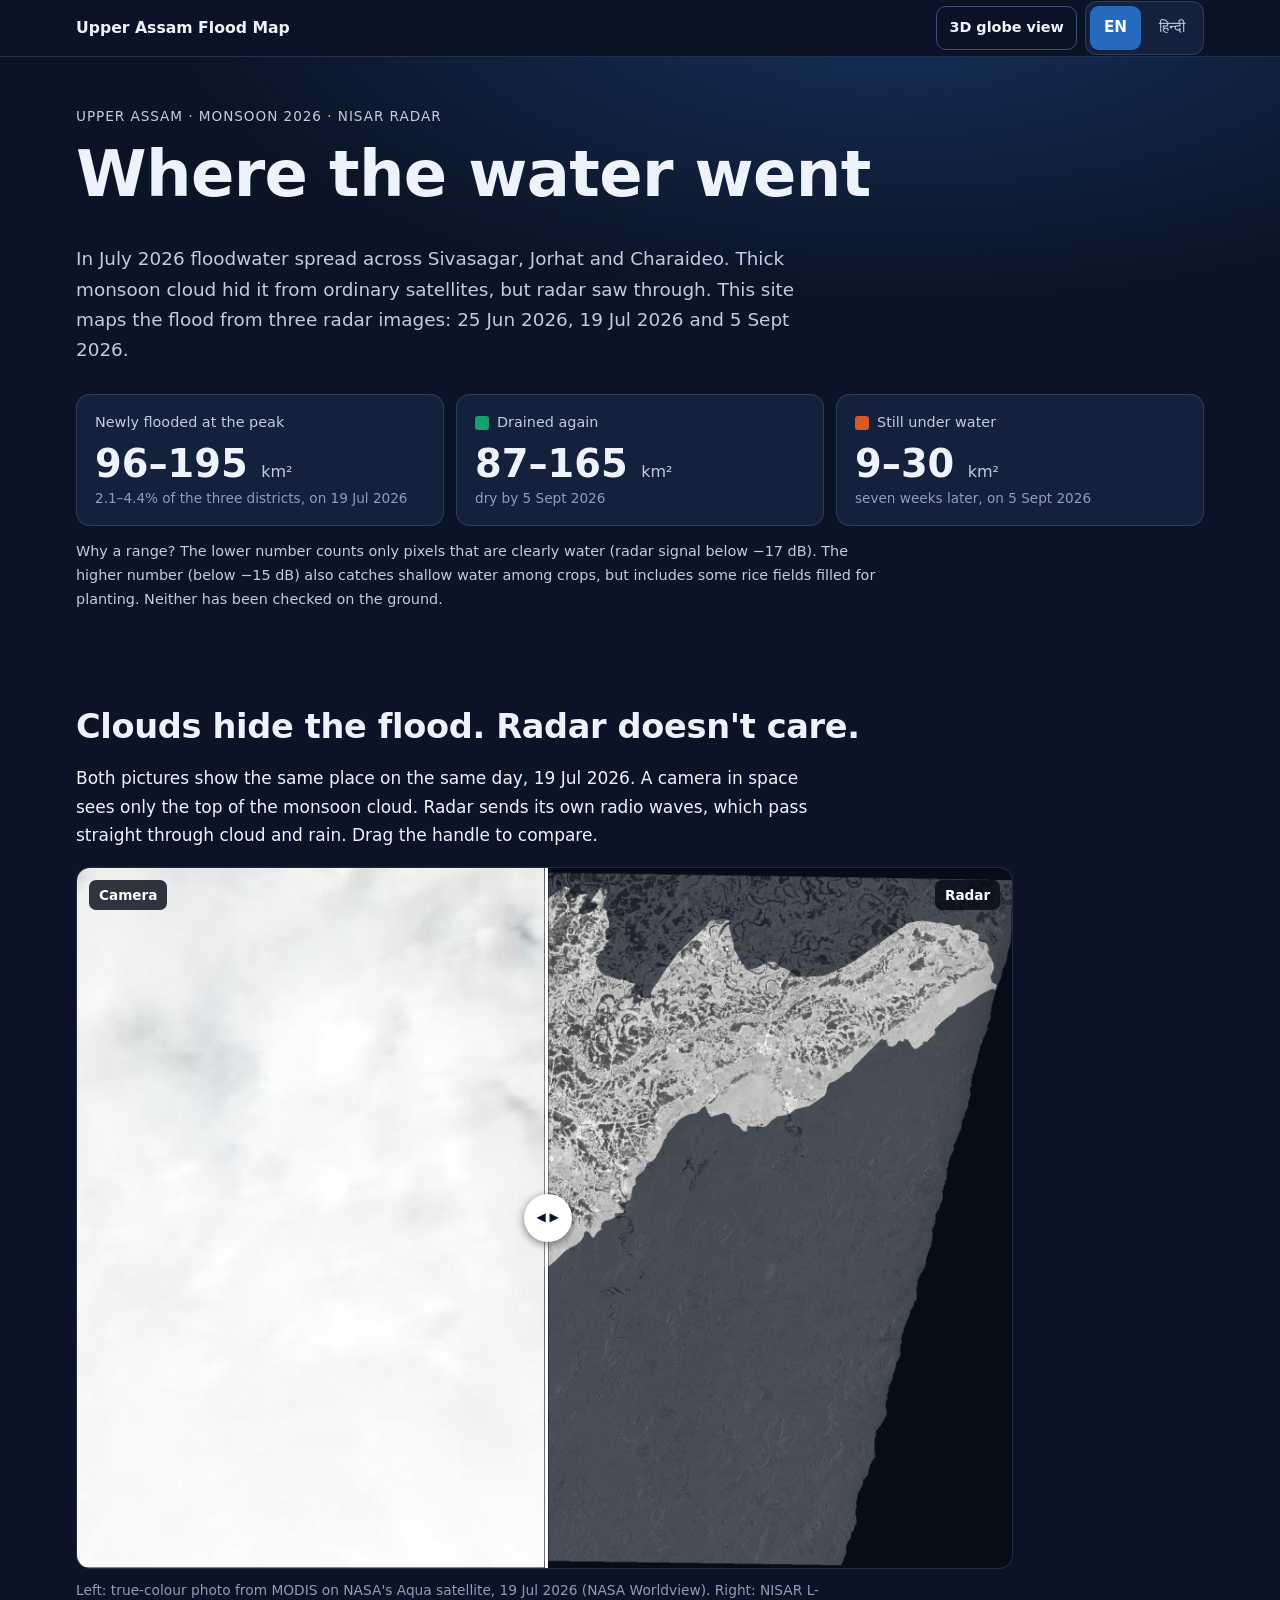
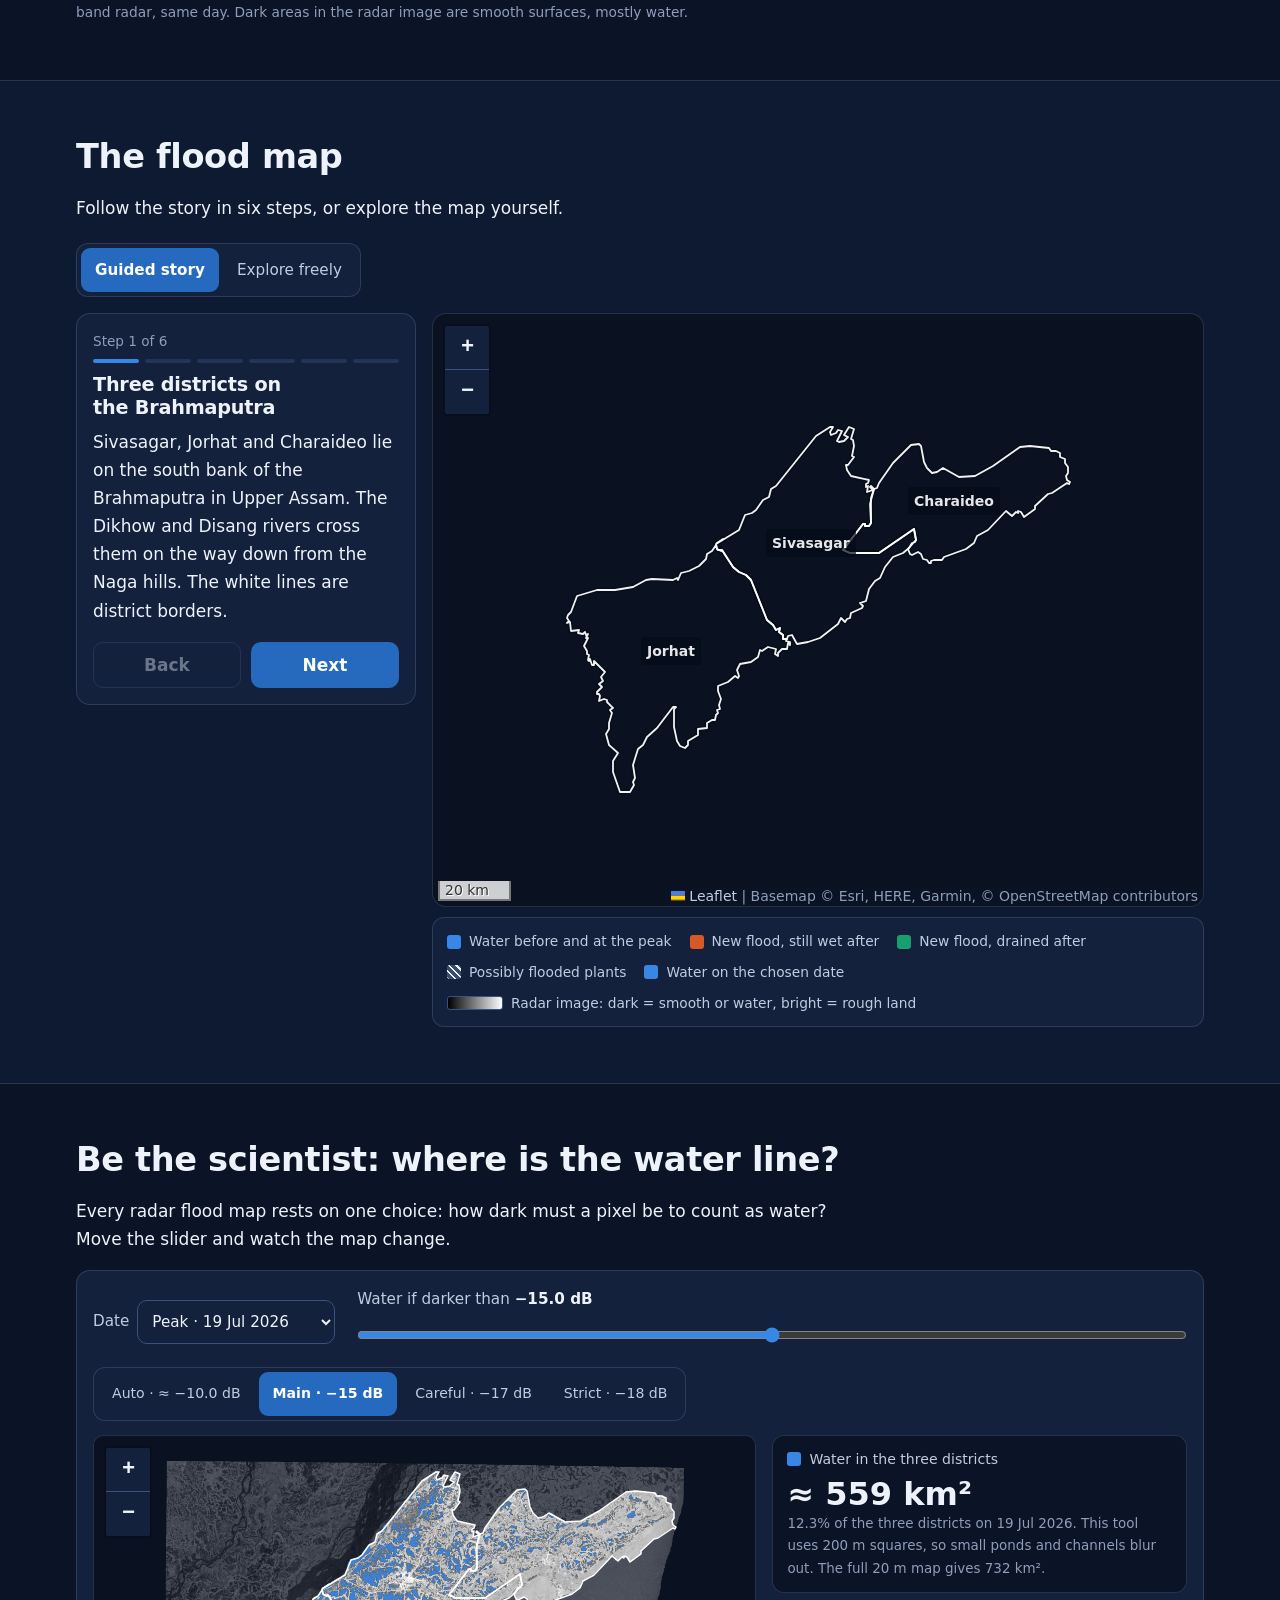
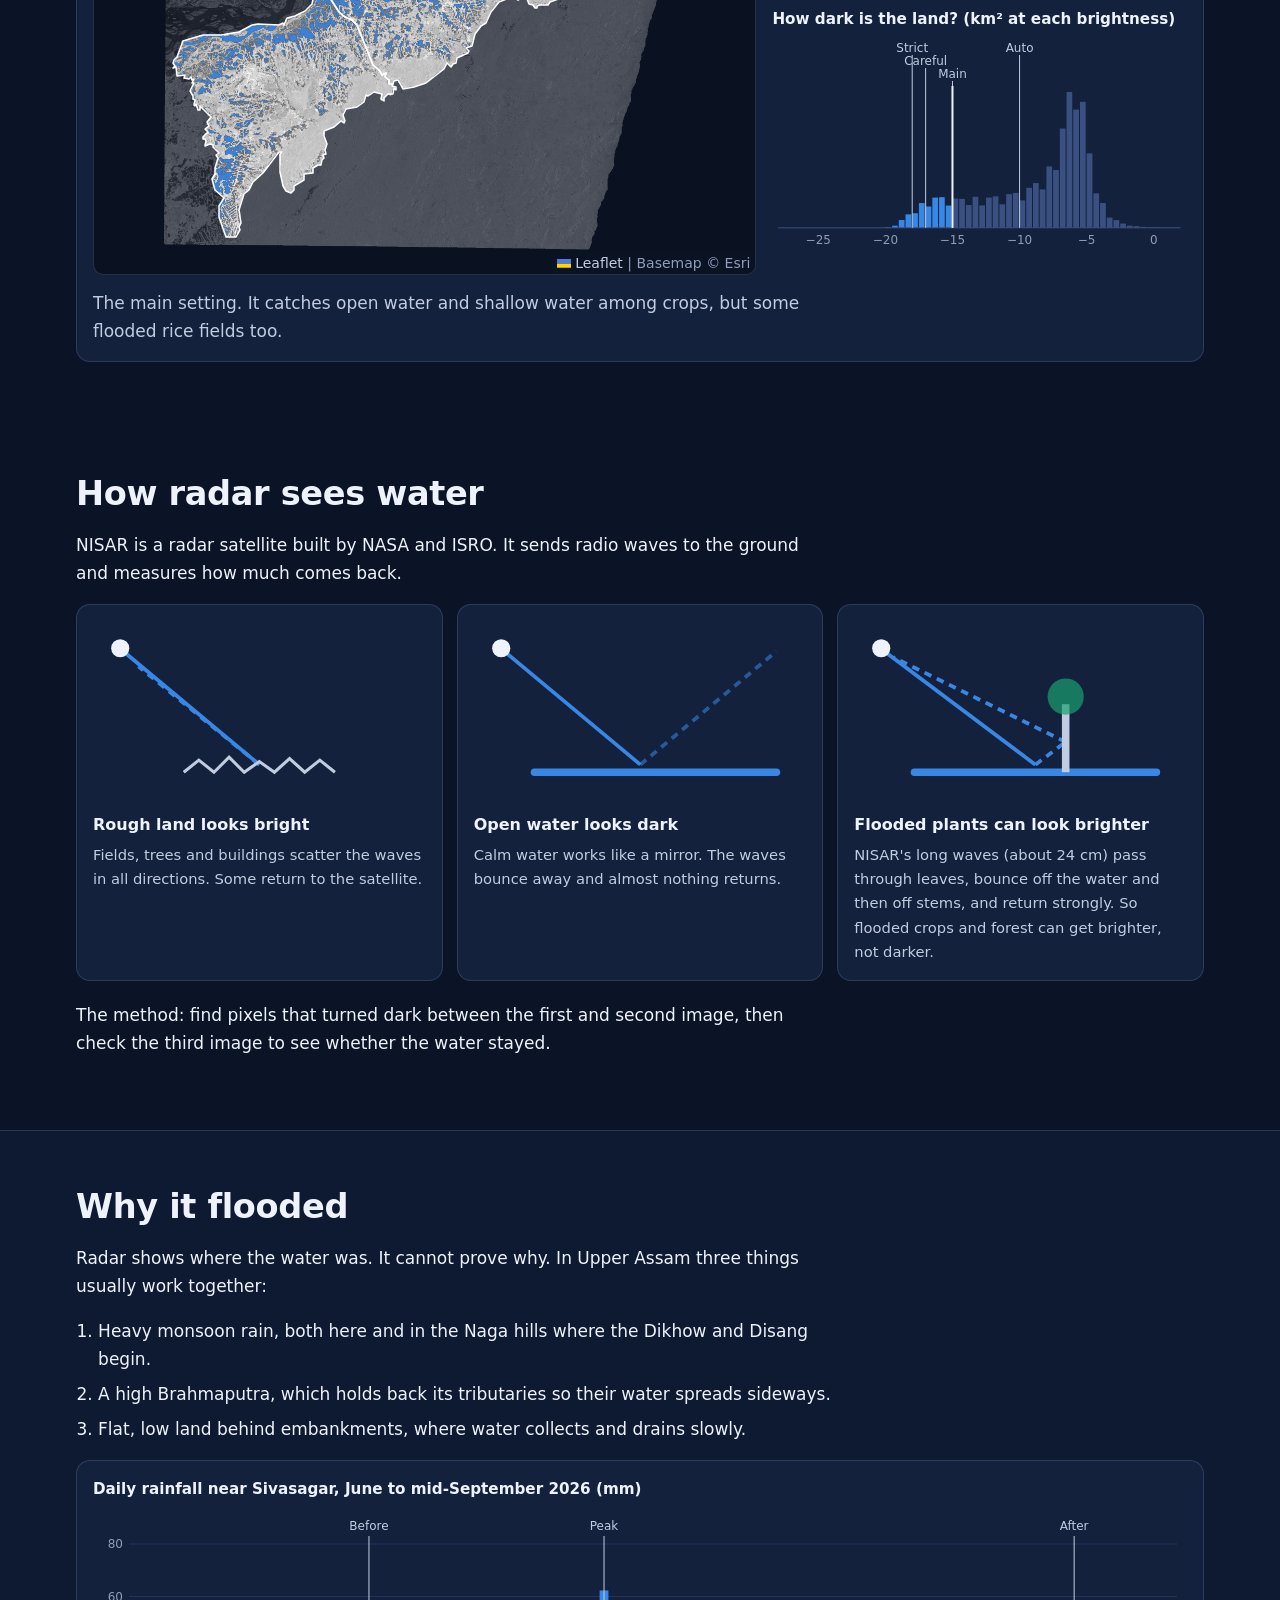
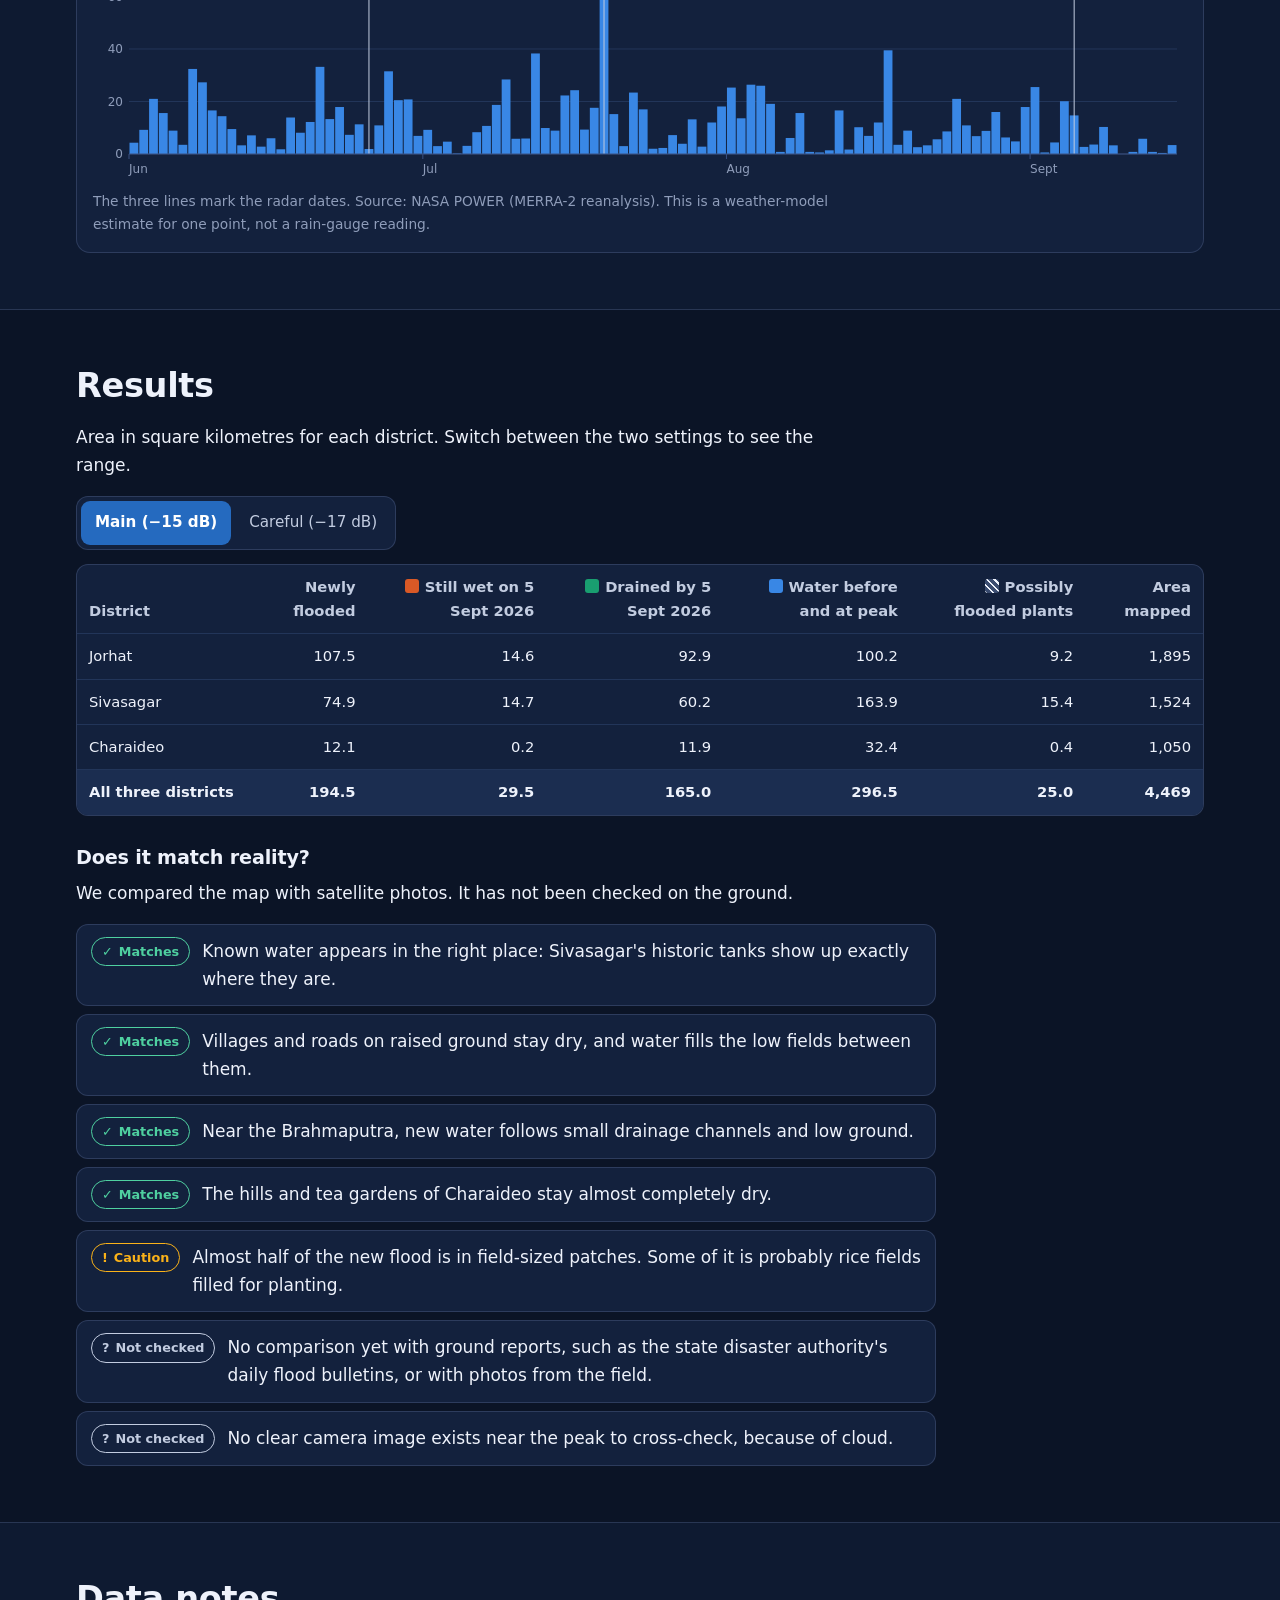
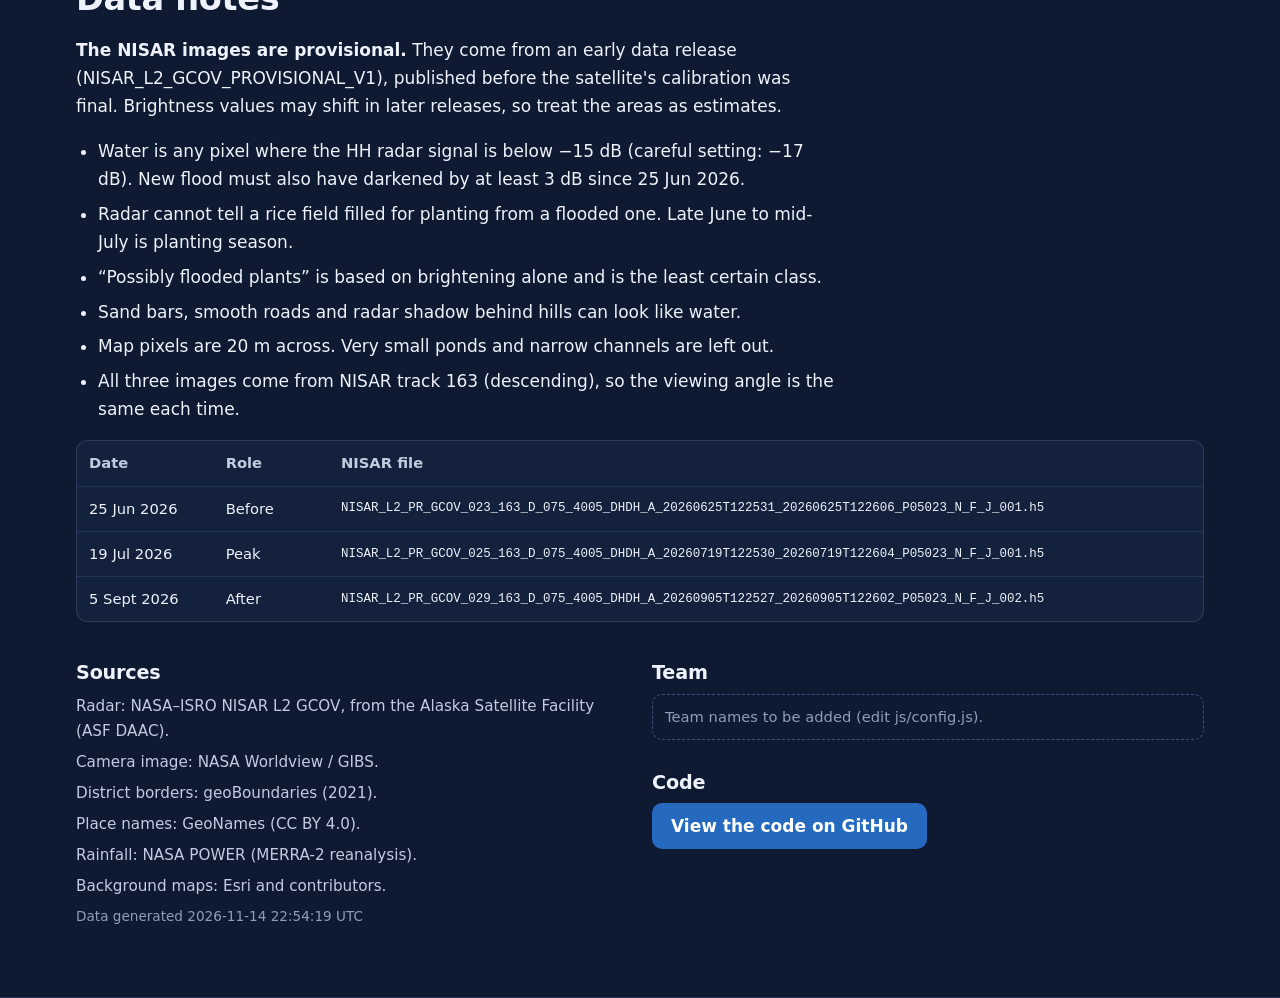
==== commit 460db05f: "Add 3D globe experience (globe.html) as the site's main entry - globe.html: rotating satellite globe" ====
--- a/web/index.html
+++ b/web/index.html
@@ -15,9 +15,12 @@
 <header class="topbar">
   <div class="wrap topbar-in">
     <span class="brand" data-i18n="brand"></span>
+    <div class="top-actions">
+    <a class="btn ghost" href="globe.html" data-i18n="g.globe"></a>
     <div class="lang" role="group" data-i18n-aria="lang.label">
       <button class="seg" data-lang="en" aria-pressed="true">EN</button>
       <button class="seg" data-lang="hi" aria-pressed="false" lang="hi">हिन्दी</button>
+    </div>
     </div>
   </div>
 </header>
@@ -240,6 +243,7 @@
 <script src="data/places.js"></script>
 <script src="js/config.js"></script>
 <script src="js/i18n.js"></script>
+<script src="js/i18n-globe.js"></script>
 <script src="js/app.js"></script>
 </body>
 </html>
--- a/web/css/style.css
+++ b/web/css/style.css
@@ -54,6 +54,9 @@
 .topbar { position: sticky; top: 0; z-index: 1500; background: rgba(11, 20, 38, 0.92); backdrop-filter: blur(6px); border-bottom: 1px solid var(--border); }
 .topbar-in { display: flex; align-items: center; justify-content: space-between; gap: 12px; min-height: 56px; }
 .brand { font-weight: 600; font-size: 0.98rem; }
+.top-actions { display: flex; gap: 8px; align-items: center; }
+.top-actions .btn { display: inline-flex; align-items: center; text-decoration: none; font-weight: 600; font-size: 0.9rem; padding: 6px 12px; }
+@media (max-width: 480px) { .brand { font-size: 0.85rem; } .top-actions .btn { padding: 6px 8px; } }
 .banner { background: #4a3a10; color: #ffe7a3; padding: 10px 16px; text-align: center; font-size: 0.92rem; }
 
 /* buttons: every control is at least 44px tall */
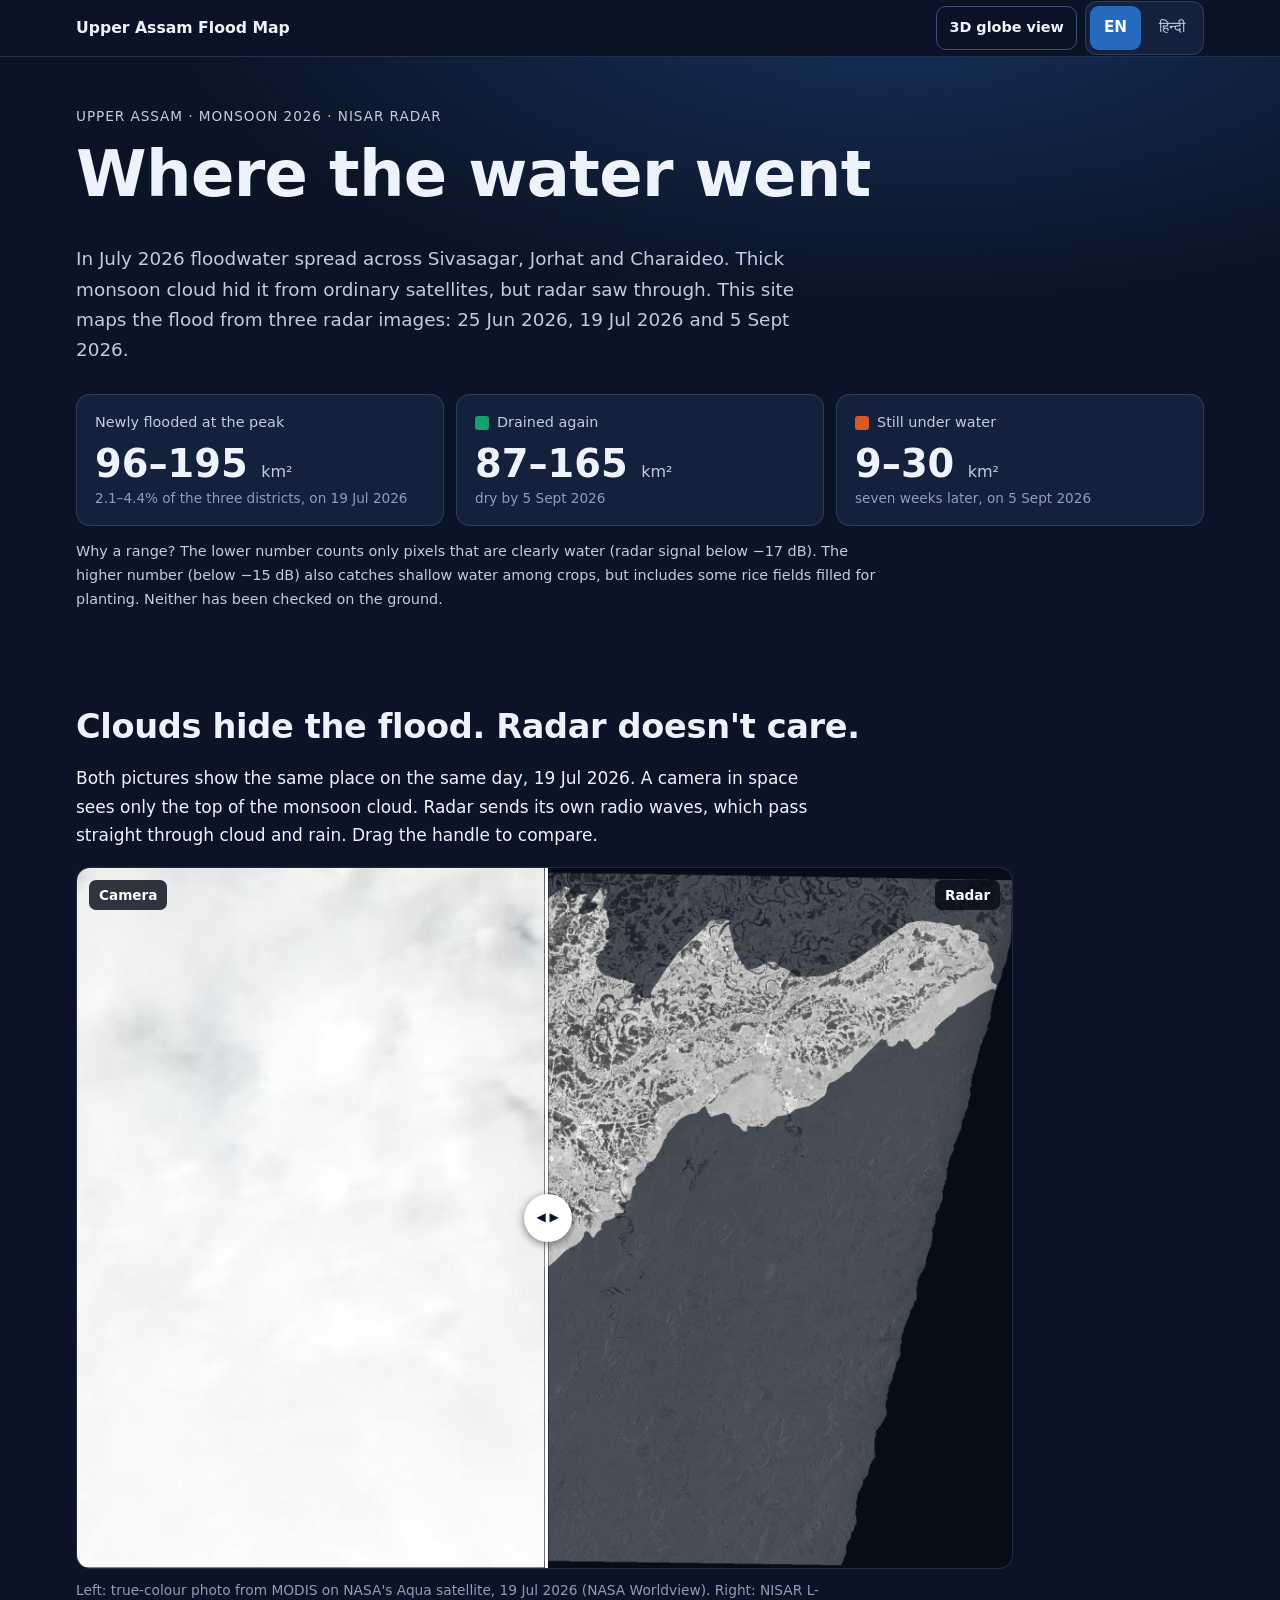
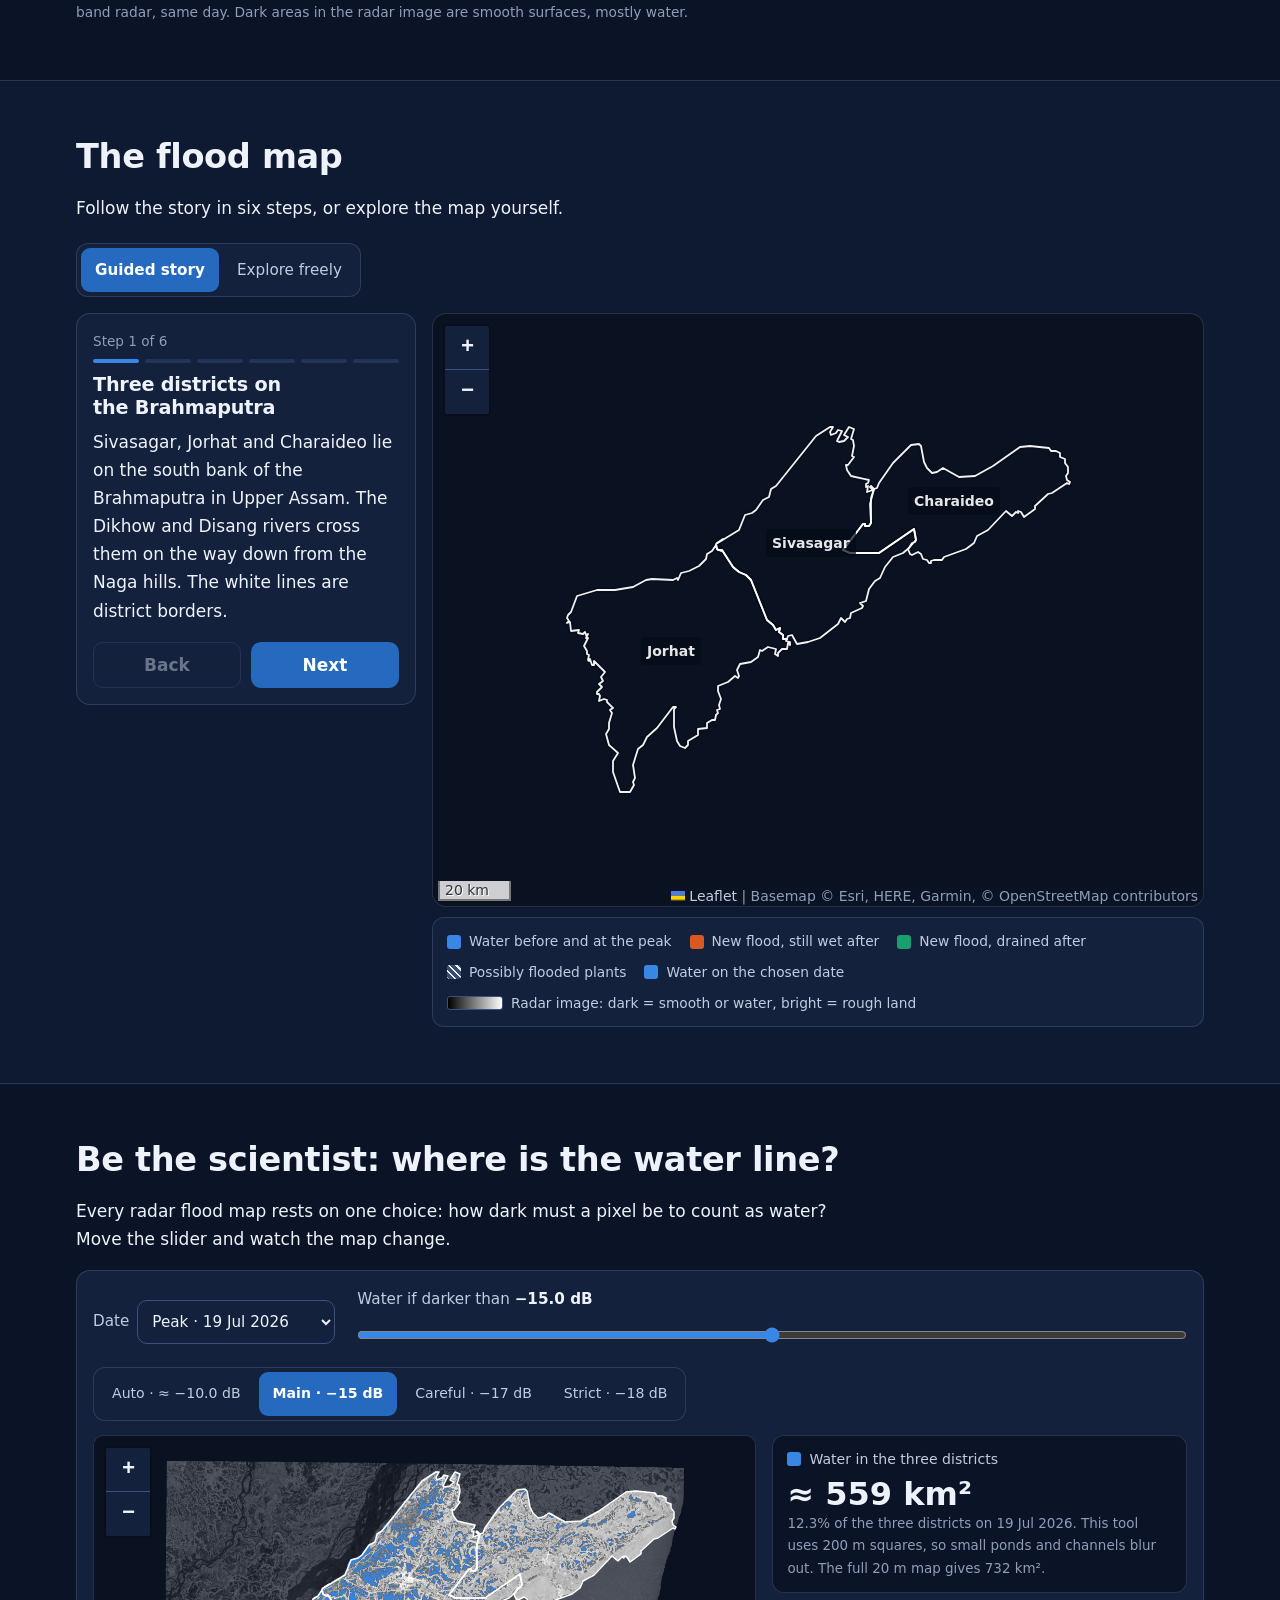
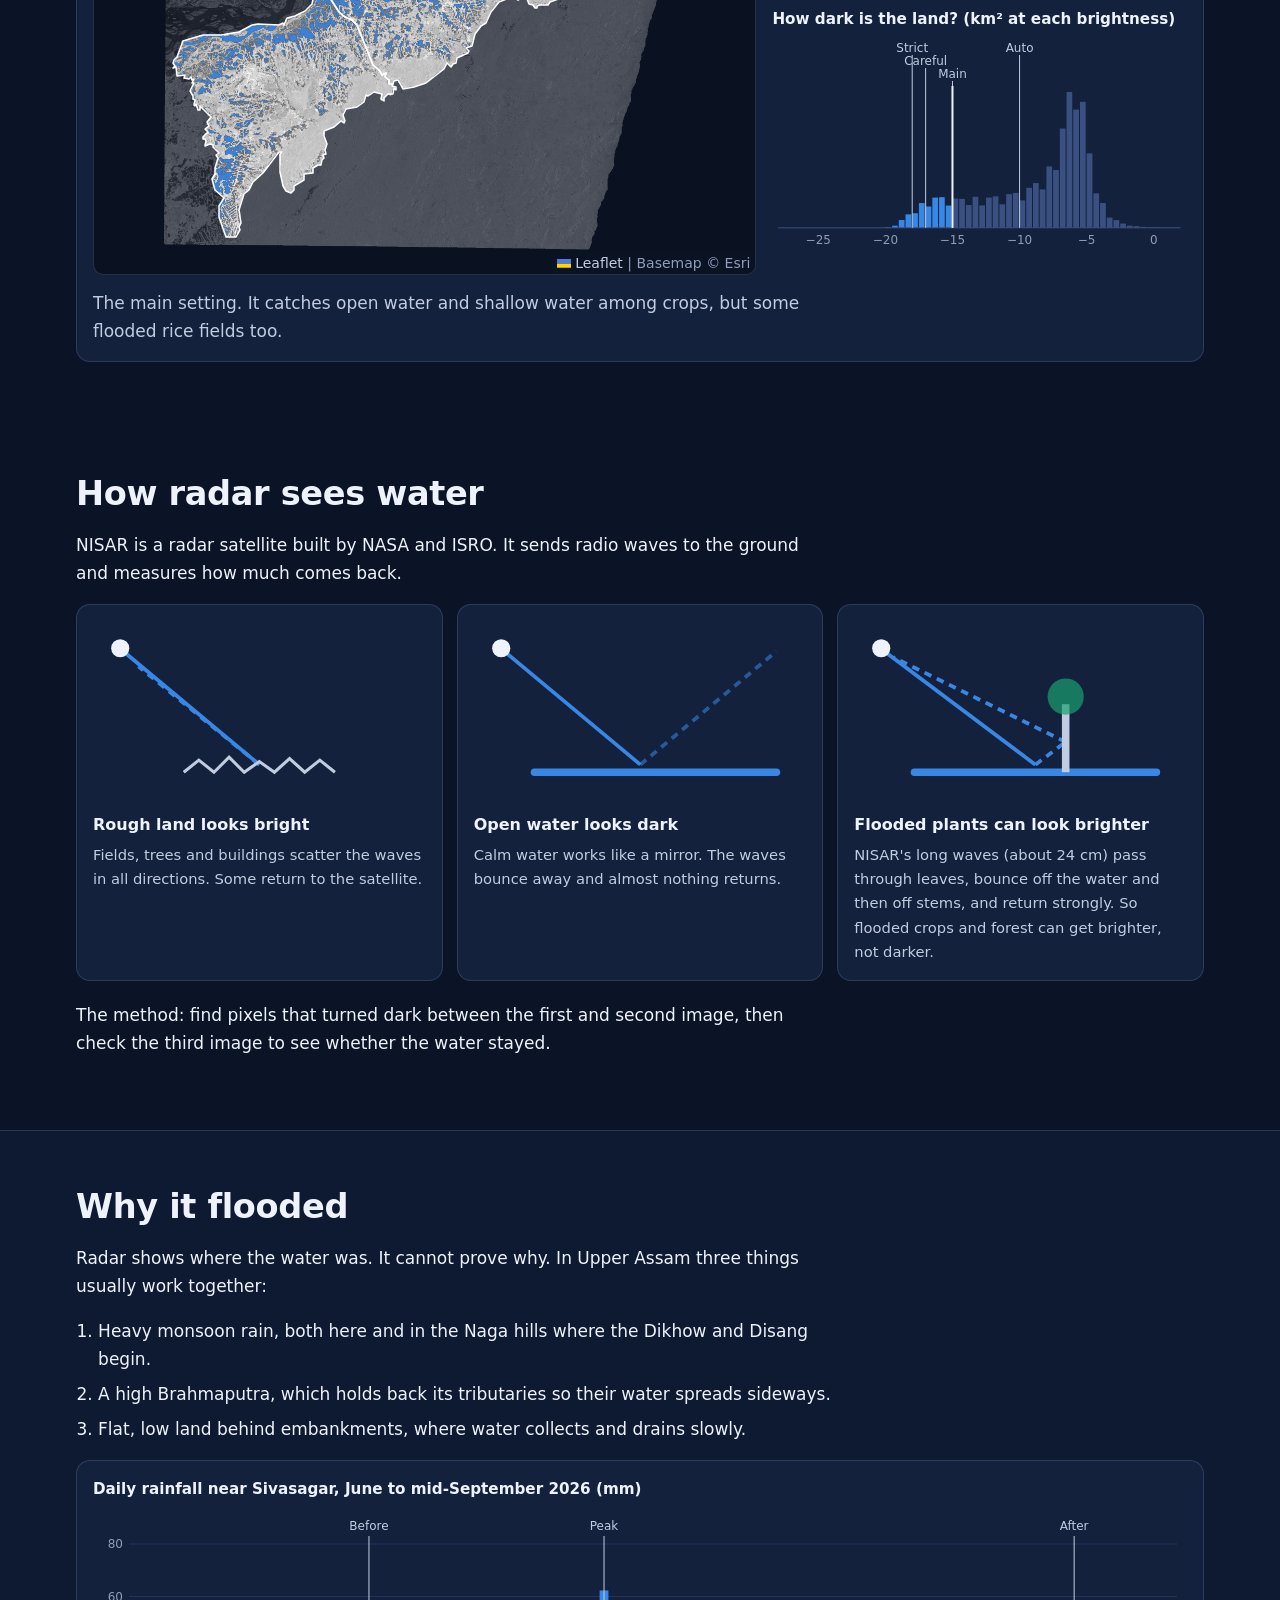
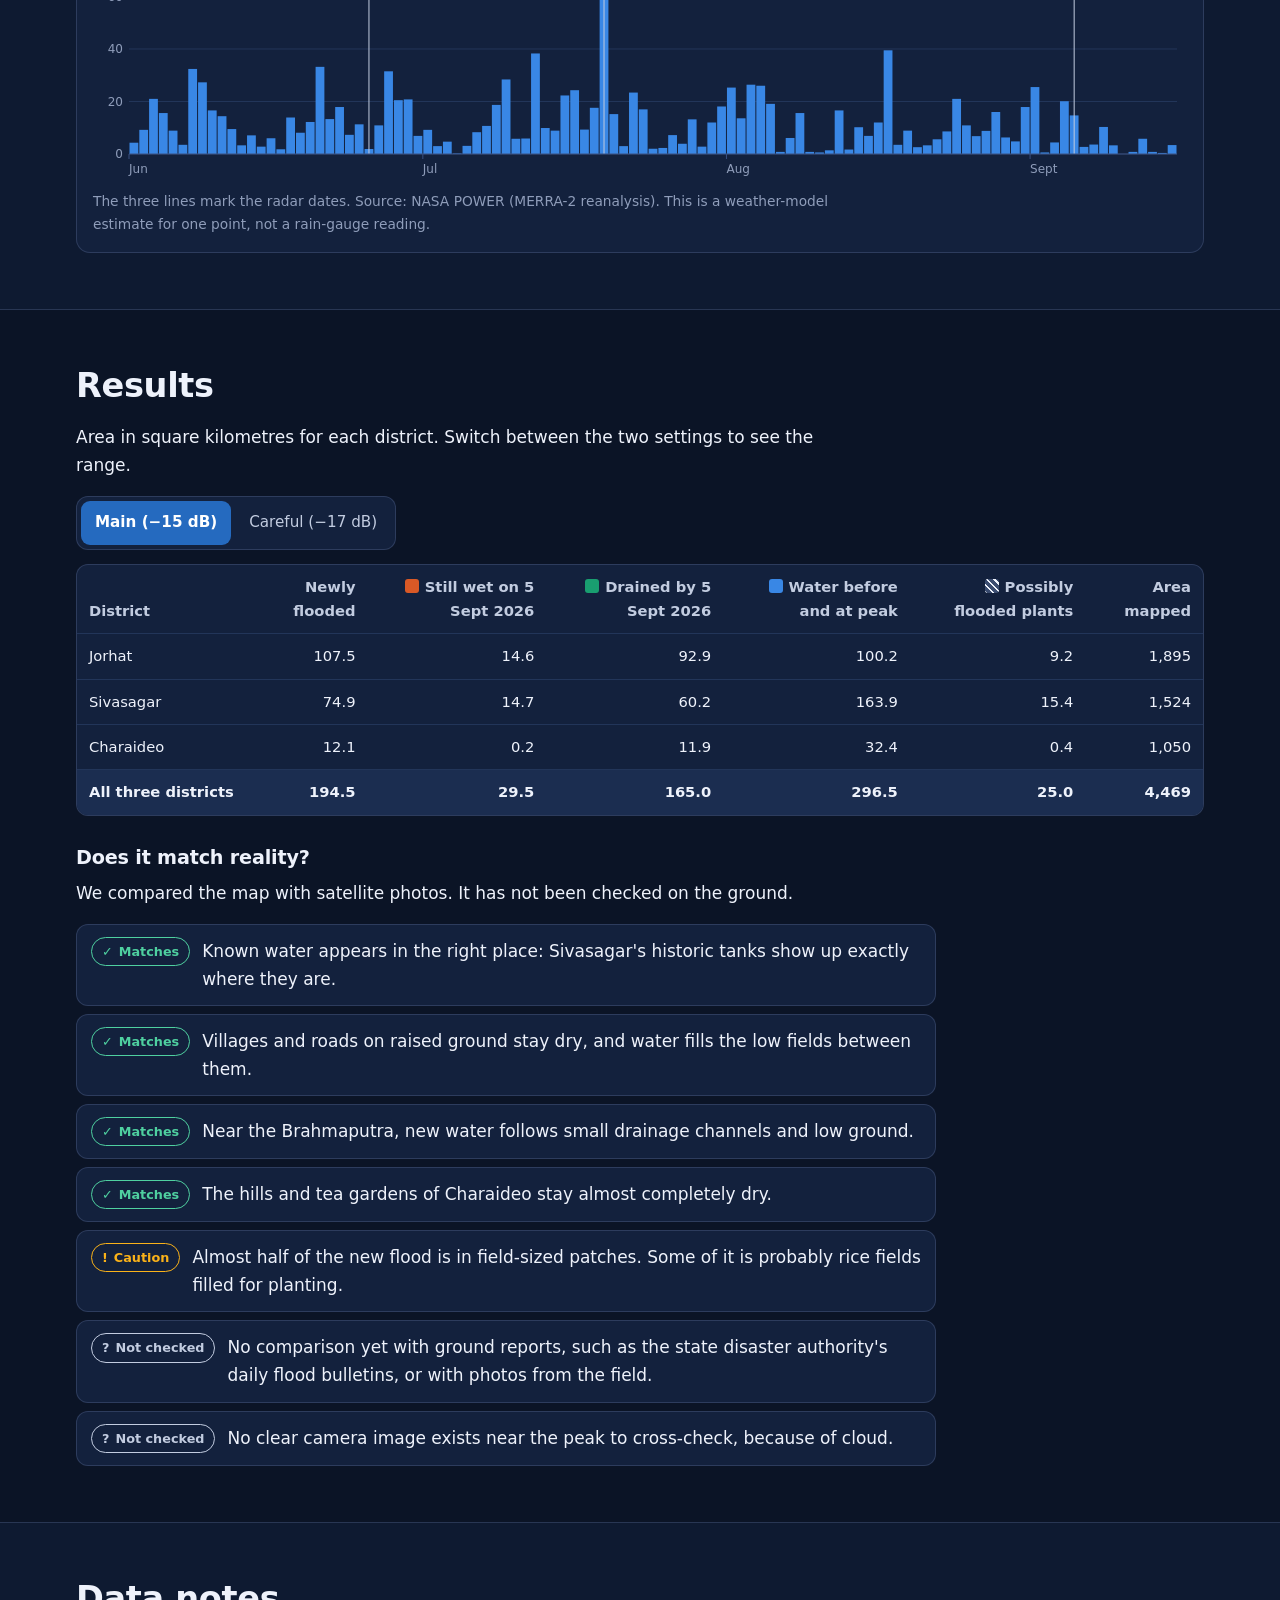
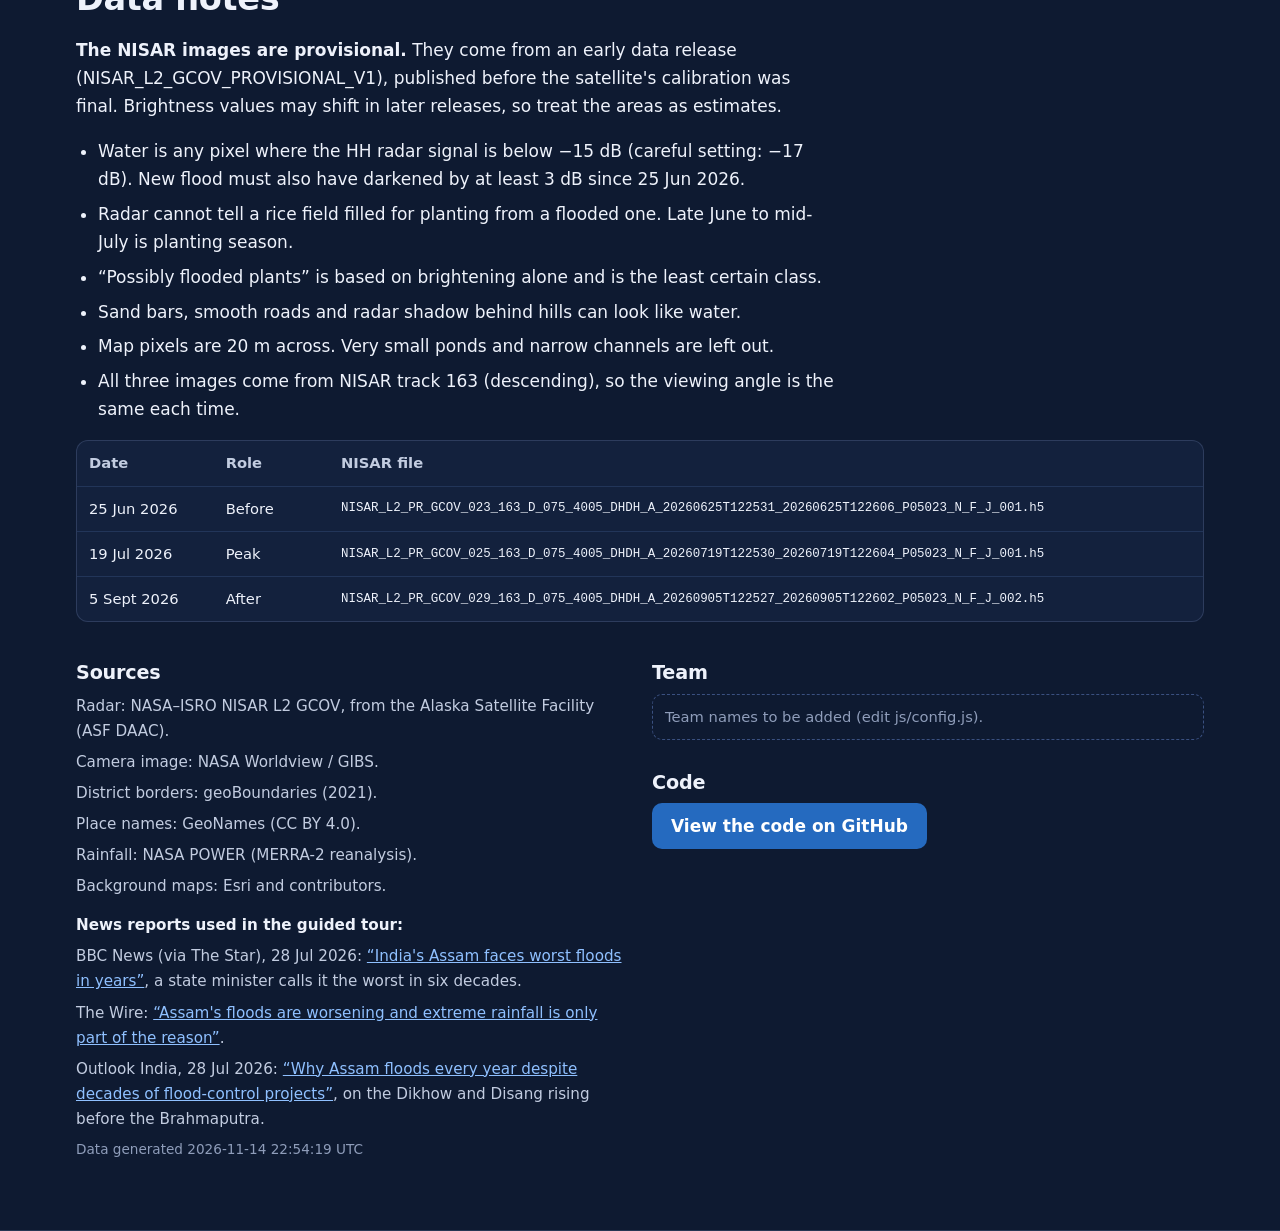
==== commit 393f7edb: "Add bilingual narration clips and news sources - 12 narration clips (English en-IN-NeerjaNeural, Hin" ====
--- a/web/index.html
+++ b/web/index.html
@@ -218,6 +218,10 @@
             <li data-i18n="src.1"></li><li data-i18n="src.2"></li><li data-i18n="src.3"></li>
             <li data-i18n="src.4"></li><li data-i18n="src.5"></li><li data-i18n="src.6"></li>
           </ul>
+          <p class="src-news" id="news-sources" data-i18n="src.news"></p>
+          <ul class="plain-list">
+            <li data-i18n="src.7"></li><li data-i18n="src.8"></li><li data-i18n="src.9"></li>
+          </ul>
         </div>
         <div>
           <h3 data-i18n="team.title"></h3>
--- a/web/css/style.css
+++ b/web/css/style.css
@@ -232,6 +232,7 @@
 .cols { display: grid; grid-template-columns: repeat(2, minmax(0, 1fr)); gap: 24px; margin-top: 8px; }
 .plain-list { list-style: none; padding: 0; margin: 0; color: var(--ink-2); font-size: 0.95rem; }
 .plain-list li { margin-bottom: 6px; }
+.src-news { color: var(--ink); font-size: 0.95rem; font-weight: 600; margin: 14px 0 6px; }
 .todo { color: var(--muted); border: 1px dashed var(--axis); border-radius: 10px; padding: 10px 12px; font-size: 0.92rem; }
 #github .btn { display: inline-flex; align-items: center; text-decoration: none; }
 
